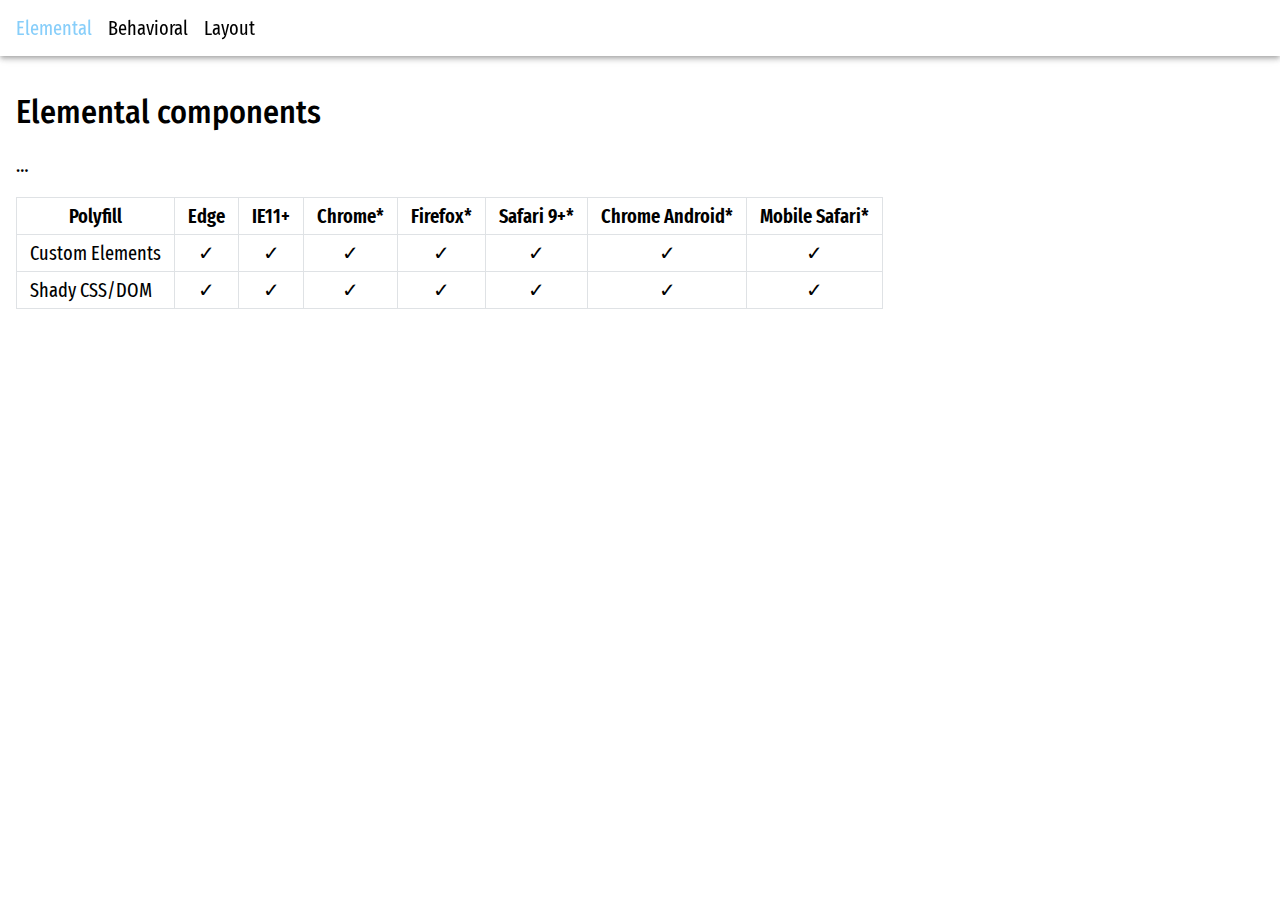
==== docs/elemental.html @ 3823a8ca "Adds empty essential pages" ====
<!doctype html>
<html>
<head>
  <meta charset="utf-8">
  <title>UI Requirements – Elemental components</title>
  <meta name="viewport" content="width=device-width, initial-scale=1.0">
  <style>
    @import url( "styles.css");
    @import url( "https://fonts.googleapis.com/css?family=Fira+Sans+Condensed:500|Fira+Sans+Extra+Condensed");
  </style>
</head>
<body class="unresolved vflex fullbleed">
  <noscript>Please enable JavaScript to view this website.</noscript>

  <header>
    <a href="elemental.html" class="active">Elemental</a>
    <a href="behavioral.html">Behavioral</a>
    <a href="layout.html">Layout</a>
  </header>

  <main class="vfill">
    <h1>Elemental components</h1>
    <p>…</p>
    <table>
    <thead>
    <tr>
      <th>Polyfill</th>
      <th align="center">Edge</th>
      <th align="center">IE11+</th>
      <th align="center">Chrome*</th>
      <th align="center">Firefox*</th>
      <th align="center">Safari 9+*</th>
      <th align="center">Chrome Android*</th>
      <th align="center">Mobile Safari*</th>
    </tr>
    </thead>
    <tbody>
    <tr>
      <td>Custom Elements</td>
      <td align="center">✓</td>
      <td align="center">✓</td>
      <td align="center">✓</td>
      <td align="center">✓</td>
      <td align="center">✓</td>
      <td align="center">✓</td>
      <td align="center">✓</td>
    </tr>
    <tr>
      <td>Shady CSS/DOM</td>
      <td align="center">✓</td>
      <td align="center">✓</td>
      <td align="center">✓</td>
      <td align="center">✓</td>
      <td align="center">✓</td>
      <td align="center">✓</td>
      <td align="center">✓</td>
    </tr>
    </tbody>
    </table>
  </main>

  <script>addEventListener( "load", () => document.body.classList.remove( "unresolved"));</script>
</body>
</html>
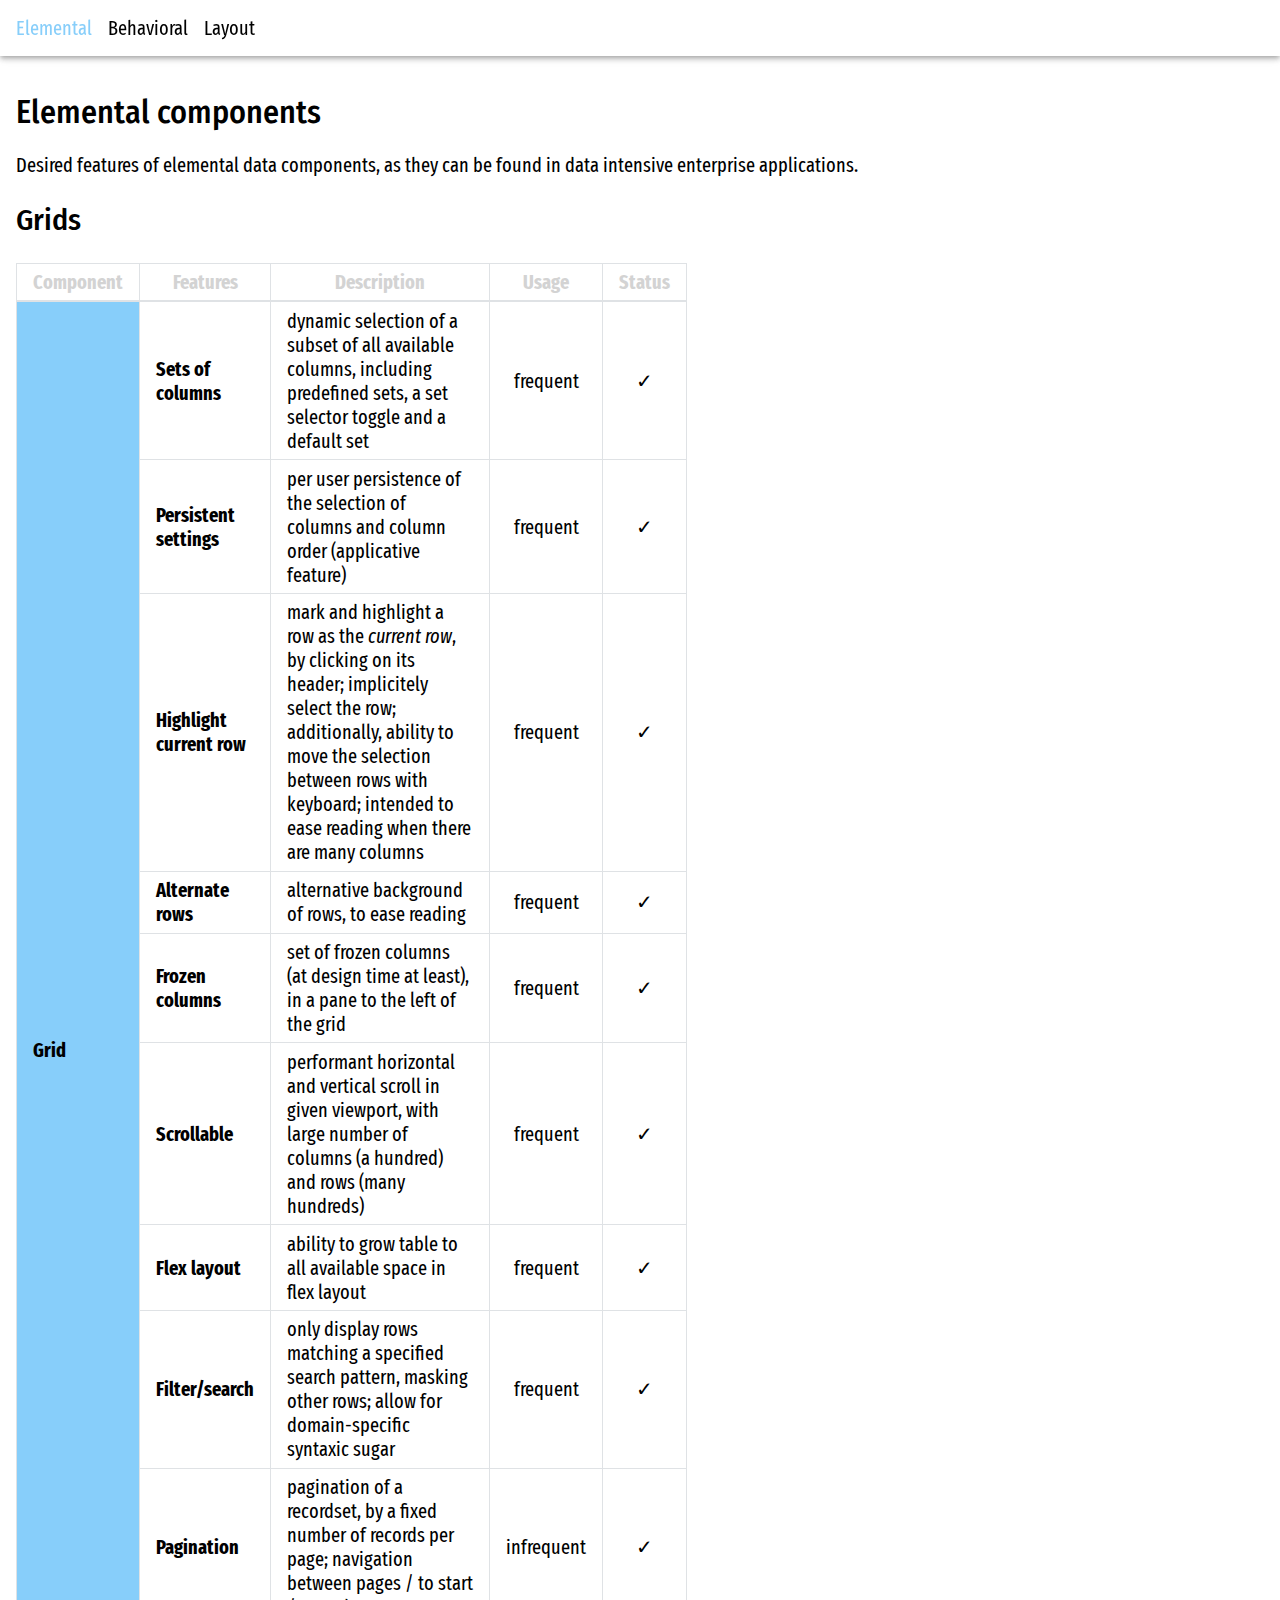
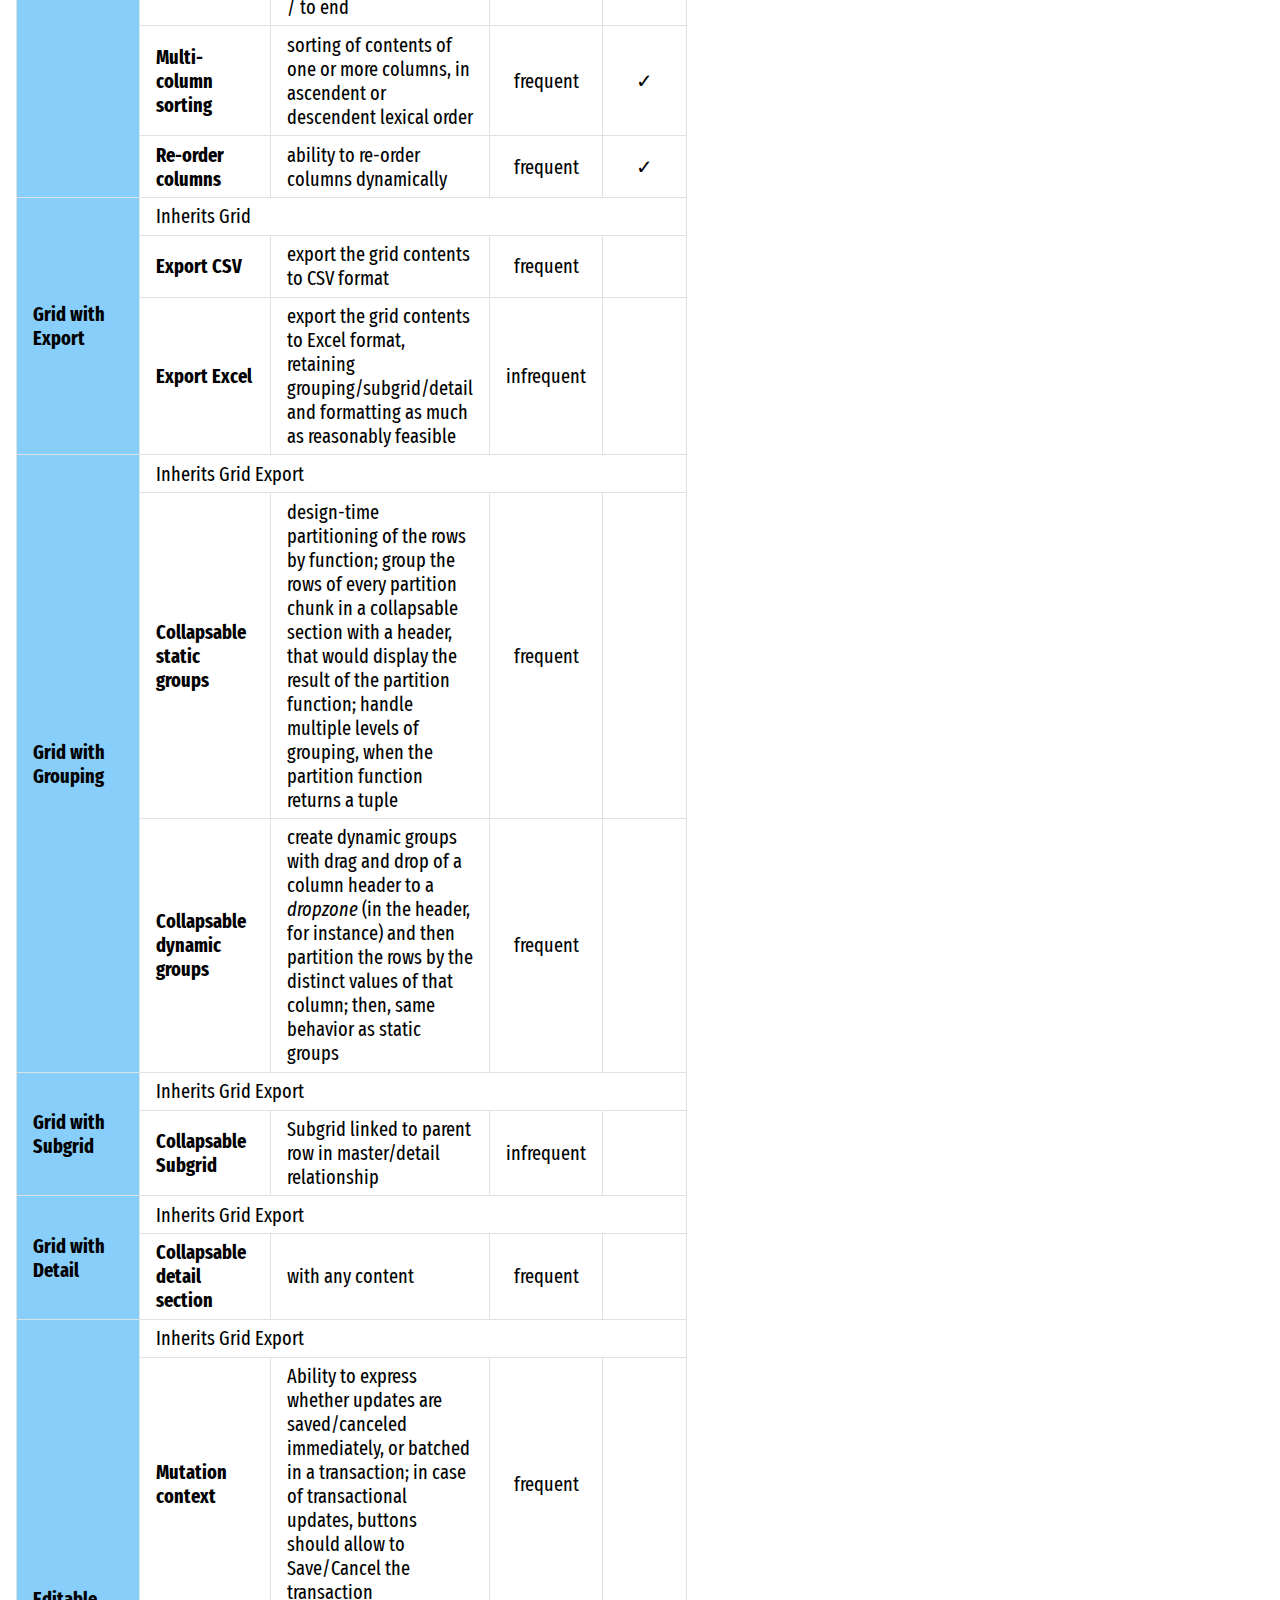
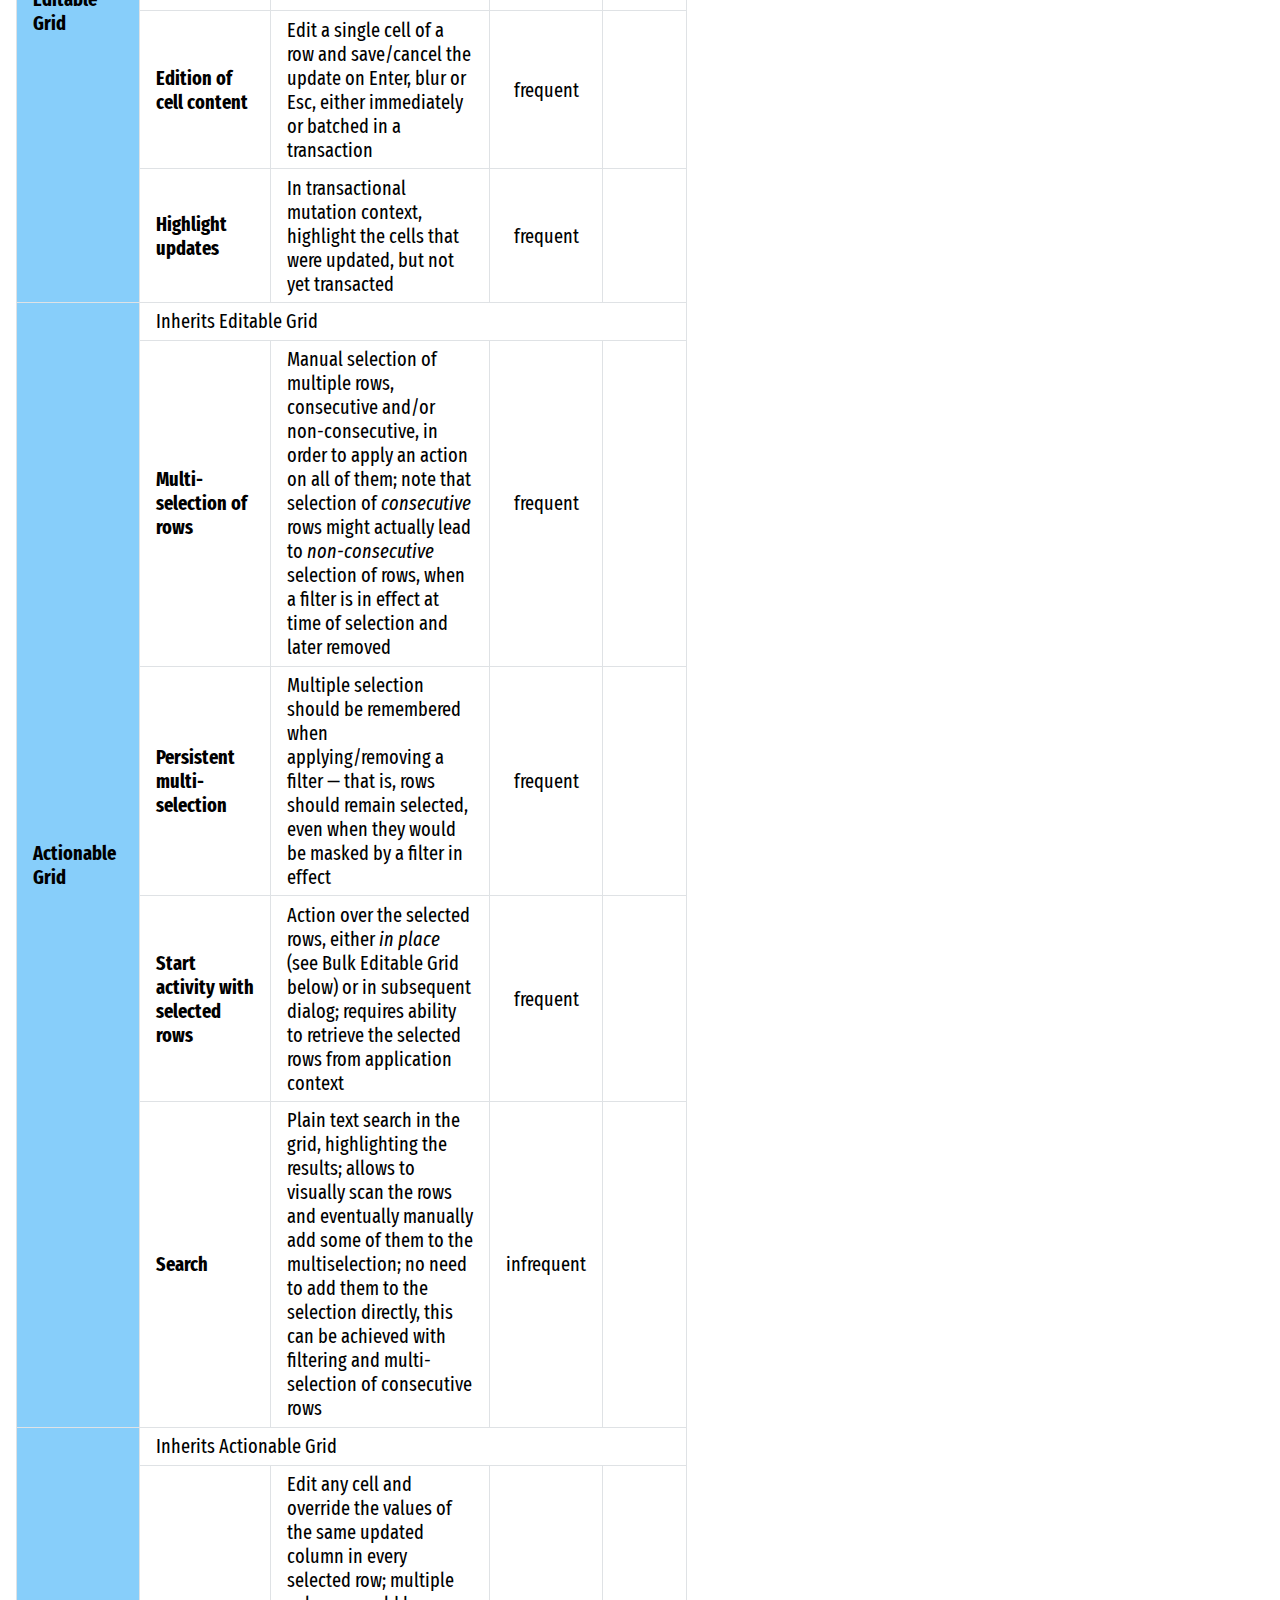
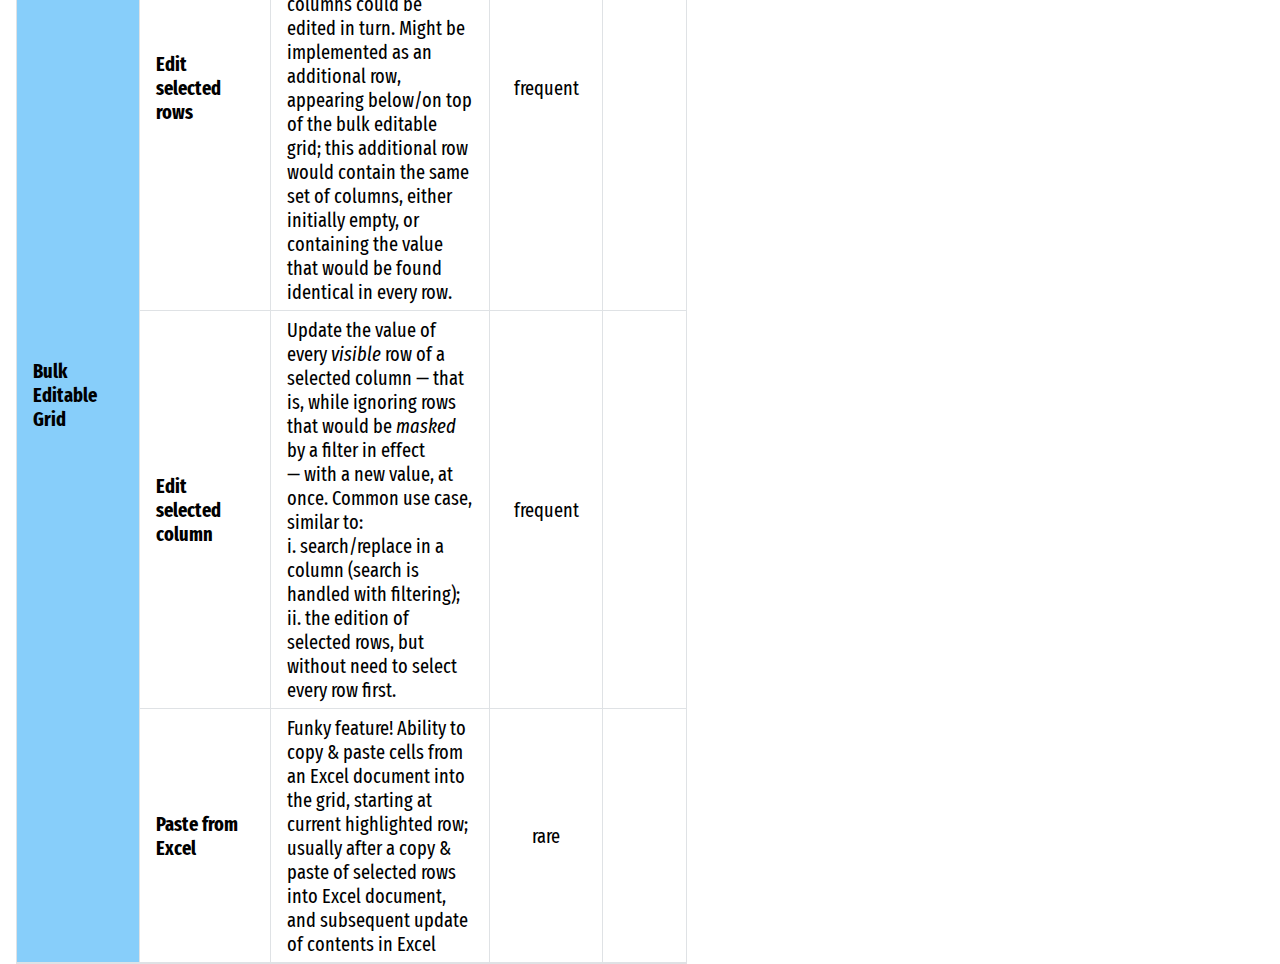
==== commit d72cad1f: "Adds Grid elements and their features" ====
--- a/docs/elemental.html
+++ b/docs/elemental.html
@@ -20,40 +20,218 @@
 
   <main class="vfill">
     <h1>Elemental components</h1>
-    <p>…</p>
+    <p>Desired features of elemental data components, as they can be found in data intensive enterprise applications.</p>
+
+    <h2>Grids</h2>
     <table>
+    <colgroup>
+      <col width="2">
+      <col width="2">
+      <col width="5">
+      <col width="1">
+      <col width="1">
+    </colgroup>
     <thead>
     <tr>
-      <th>Polyfill</th>
-      <th align="center">Edge</th>
-      <th align="center">IE11+</th>
-      <th align="center">Chrome*</th>
-      <th align="center">Firefox*</th>
-      <th align="center">Safari 9+*</th>
-      <th align="center">Chrome Android*</th>
-      <th align="center">Mobile Safari*</th>
+      <th>Component</th>
+      <th>Features</th>
+      <th>Description</th>
+      <th>Usage</th>
+      <th>Status</th>
     </tr>
     </thead>
     <tbody>
     <tr>
-      <td>Custom Elements</td>
-      <td align="center">✓</td>
-      <td align="center">✓</td>
-      <td align="center">✓</td>
-      <td align="center">✓</td>
-      <td align="center">✓</td>
-      <td align="center">✓</td>
-      <td align="center">✓</td>
-    </tr>
-    <tr>
-      <td>Shady CSS/DOM</td>
-      <td align="center">✓</td>
-      <td align="center">✓</td>
-      <td align="center">✓</td>
-      <td align="center">✓</td>
-      <td align="center">✓</td>
-      <td align="center">✓</td>
-      <td align="center">✓</td>
+      <th rowspan="11" scope="rowgroup">Grid</td>
+      <th scope="row">Sets of columns</td>
+      <td>dynamic selection of a subset of all available columns, including predefined sets, a set selector toggle and a default set</td>
+      <td align="center">frequent</td>
+      <td align="center">✓</td>
+    </tr>
+    <tr>
+      <th scope="row">Persistent settings</td>
+      <td>per user persistence of the selection of columns and column order (applicative feature)</td>
+      <td align="center">frequent</td>
+      <td align="center">✓</td>
+    </tr>
+    <tr>
+      <th scope="row">Highlight current row</td>
+      <td>mark and highlight a row as the <em>current row</em>, by clicking on its header; implicitely select the row; additionally, ability to move the selection between rows with keyboard; intended to ease reading when there are many columns</td>
+      <td align="center">frequent</td>
+      <td align="center">✓</td>
+    </tr>
+
+    <tr>
+      <th scope="row">Alternate rows</td>
+      <td>alternative background of rows, to ease reading</td>
+      <td align="center">frequent</td>
+      <td align="center">✓</td>
+    </tr>
+    <tr>
+      <th scope="row">Frozen columns</td>
+      <td>set of frozen columns (at design time at least), in a pane to the left of the grid</td>
+      <td align="center">frequent</td>
+      <td align="center">✓</td>
+    </tr>
+    <tr>
+      <th scope="row">Scrollable</td>
+      <td>performant horizontal and vertical scroll in given viewport, with large number of columns (a hundred) and rows (many hundreds)</td>
+      <td align="center">frequent</td>
+      <td align="center">✓</td>
+    </tr>
+    <tr>
+      <th scope="row">Flex layout</td>
+      <td>ability to grow table to all available space in flex layout</td>
+      <td align="center">frequent</td>
+      <td align="center">✓</td>
+    </tr>
+    <tr>
+      <th scope="row">Filter/search</td>
+      <td>only display rows matching a specified search pattern, masking other rows; allow for domain-specific syntaxic sugar</td>
+      <td align="center">frequent</td>
+      <td align="center">✓</td>
+    </tr>
+    <tr>
+      <th scope="row">Pagination</td>
+      <td>pagination of a recordset, by a fixed number of records per page; navigation between pages / to start / to end</td>
+      <td align="center">infrequent</td>
+      <td align="center">✓</td>
+    </tr>
+    <tr>
+      <th scope="row">Multi-column sorting</td>
+      <td>sorting of contents of one or more columns, in ascendent or descendent lexical order</td>
+      <td align="center">frequent</td>
+      <td align="center">✓</td>
+    </tr>
+    <tr>
+      <th scope="row">Re-order columns</td>
+      <td>ability to re-order columns dynamically</td>
+      <td align="center">frequent</td>
+      <td align="center">✓</td>
+    </tr>
+    <tr>
+      <th rowspan="3" scope="rowgroup">Grid with Export</td>
+      <td scope="row" colspan="4">Inherits Grid</td>
+    </tr>
+    <tr>
+      <th scope="row">Export CSV</td>
+      <td>export the grid contents to CSV format</td>
+      <td align="center">frequent</td>
+      <td align="center"> </td>
+    </tr>
+    <tr>
+      <th scope="row">Export Excel</td>
+      <td>export the grid contents to Excel format, retaining grouping/subgrid/detail and formatting as much as reasonably feasible</td>
+      <td align="center">infrequent</td>
+      <td align="center"> </td>
+    </tr>
+    <tr>
+      <th rowspan="3" scope="rowgroup">Grid with Grouping</td>
+      <td scope="row" colspan="4">Inherits Grid Export</td>
+    </tr>
+    <tr>
+      <th scope="row">Collapsable static groups</td>
+      <td>design-time partitioning of the rows by function; group the rows of every partition chunk in a collapsable section with a header, that would display the result of the partition function; handle multiple levels of grouping, when the partition function returns a tuple</td>
+      <td align="center">frequent</td>
+      <td align="center"> </td>
+    </tr>
+    <tr>
+      <th scope="row">Collapsable dynamic groups</td>
+      <td>create dynamic groups with drag and drop of a column header to a <em>dropzone</em> (in the header, for instance) and then partition the rows by the distinct values of that column; then, same behavior as static groups</td>
+      <td align="center">frequent</td>
+      <td align="center"> </td>
+    </tr>
+    <tr>
+      <th rowspan="2" scope="rowgroup">Grid with Subgrid</td>
+      <td scope="row" colspan="4">Inherits Grid Export</td>
+    </tr>
+    <tr>
+      <th scope="row">Collapsable Subgrid</td>
+      <td>Subgrid linked to parent row in master/detail relationship</td>
+      <td align="center">infrequent</td>
+      <td align="center"> </td>
+    </tr>
+    <tr>
+      <th rowspan="2" scope="rowgroup">Grid with Detail</td>
+      <td scope="row" colspan="4">Inherits Grid Export</td>
+    </tr>
+    <tr>
+      <th scope="row">Collapsable detail section</td>
+      <td>with any content</td>
+      <td align="center">frequent</td>
+      <td align="center"> </td>
+    </tr>
+    <tr>
+      <th rowspan="4" scope="rowgroup">Editable Grid</td>
+      <td scope="row" colspan="4">Inherits Grid Export</td>
+    </tr>
+    <tr>
+      <th scope="row">Mutation context</td>
+      <td>Ability to express whether updates are saved/canceled immediately, or batched in a transaction; in case of transactional updates, buttons should allow to Save/Cancel the transaction</td>
+      <td align="center">frequent</td>
+      <td align="center"> </td>
+    </tr>
+    <tr>
+      <th scope="row">Edition of cell content</td>
+      <td>Edit a single cell of a row and save/cancel the update on Enter, blur or Esc, either immediately or batched in a transaction</td>
+      <td align="center">frequent</td>
+      <td align="center"> </td>
+    </tr>
+    <tr>
+      <th scope="row">Highlight updates</td>
+      <td>In transactional mutation context, highlight the cells that were updated, but not yet transacted</td>
+      <td align="center">frequent</td>
+      <td align="center"> </td>
+    </tr>
+    <tr>
+      <th rowspan="5" scope="rowgroup">Actionable Grid</td>
+      <td scope="row" colspan="4">Inherits Editable Grid</td>
+    </tr>
+    <tr>
+      <th scope="row">Multi-selection of rows</td>
+      <td>Manual selection of multiple rows, consecutive and/or non-consecutive, in order to apply an action on all of them; note that selection of <em>consecutive</em> rows might actually lead to <em>non-consecutive</em> selection of rows, when a filter is in effect at time of selection and later removed</td>
+      <td align="center">frequent</td>
+      <td align="center"> </td>
+    </tr>
+    <tr>
+      <th scope="row">Persistent multi-selection</td>
+      <td>Multiple selection should be remembered when applying/removing a filter — that is, rows should remain selected, even when they would be masked by a filter in effect</td>
+      <td align="center">frequent</td>
+      <td align="center"> </td>
+    </tr>
+    <tr>
+      <th scope="row">Start activity with selected rows</td>
+      <td>Action over the selected rows, either <em>in place</em> (see Bulk Editable Grid below) or in subsequent dialog; requires ability to retrieve the selected rows from application context</td>
+      <td align="center">frequent</td>
+      <td align="center"> </td>
+    </tr>
+    <tr>
+      <th scope="row">Search</td>
+      <td>Plain text search in the grid, highlighting the results; allows to visually scan the rows and eventually manually add some of them to the multiselection; no need to add them to the selection directly, this can be achieved with filtering and multi-selection of consecutive rows</td>
+      <td align="center">infrequent</td>
+      <td align="center"> </td>
+    </tr>
+    <tr>
+      <th rowspan="4" scope="rowgroup">Bulk Editable Grid</td>
+      <td scope="row" colspan="4">Inherits Actionable Grid</td>
+    </tr>
+    <tr>
+      <th scope="row">Edit selected rows</td>
+      <td>Edit any cell and override the values of the same updated column in every selected row; multiple columns could be edited in turn. Might be implemented as an additional row, appearing below/on top of the bulk editable grid; this additional row would contain the same set of columns, either initially empty, or containing the value that would be found identical in every row.</td>
+      <td align="center">frequent</td>
+      <td align="center"> </td>
+    </tr>
+    <tr>
+      <th scope="row">Edit selected column</td>
+      <td>Update the value of every <em>visible</em> row of a selected column — that is, while ignoring rows that would be <em>masked</em> by a filter in effect — with a new value, at once. Common use case, similar to: i. search/replace in a column (search is handled with filtering); ii. the edition of selected rows, but without need to select every row first.</td>
+      <td align="center">frequent</td>
+      <td align="center"> </td>
+    </tr>
+    <tr>
+      <th scope="row">Paste from Excel</td>
+      <td>Funky feature! Ability to copy & paste cells from an Excel document into the grid, starting at current highlighted row; usually after a copy & paste of selected rows into Excel document, and subsequent update of contents in Excel</td>
+      <td align="center">rare</td>
+      <td align="center"> </td>
     </tr>
     </tbody>
     </table>
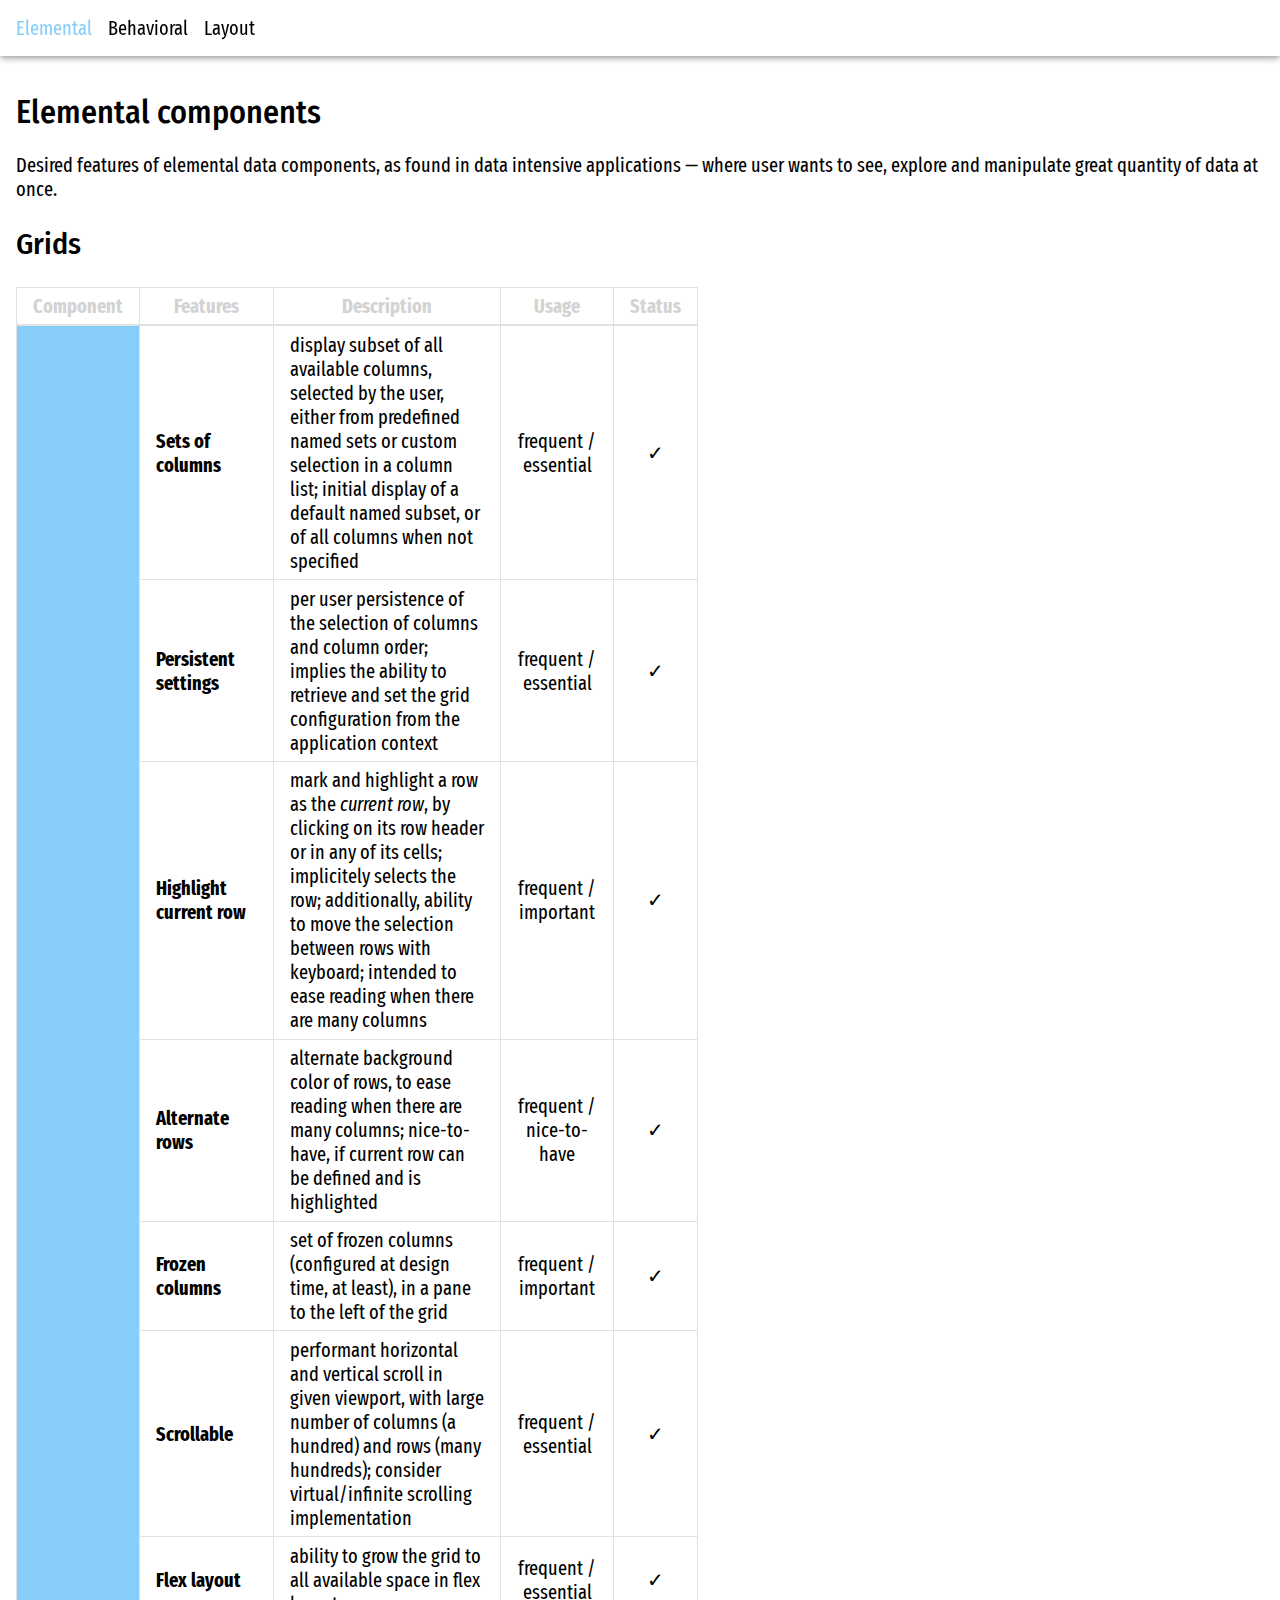
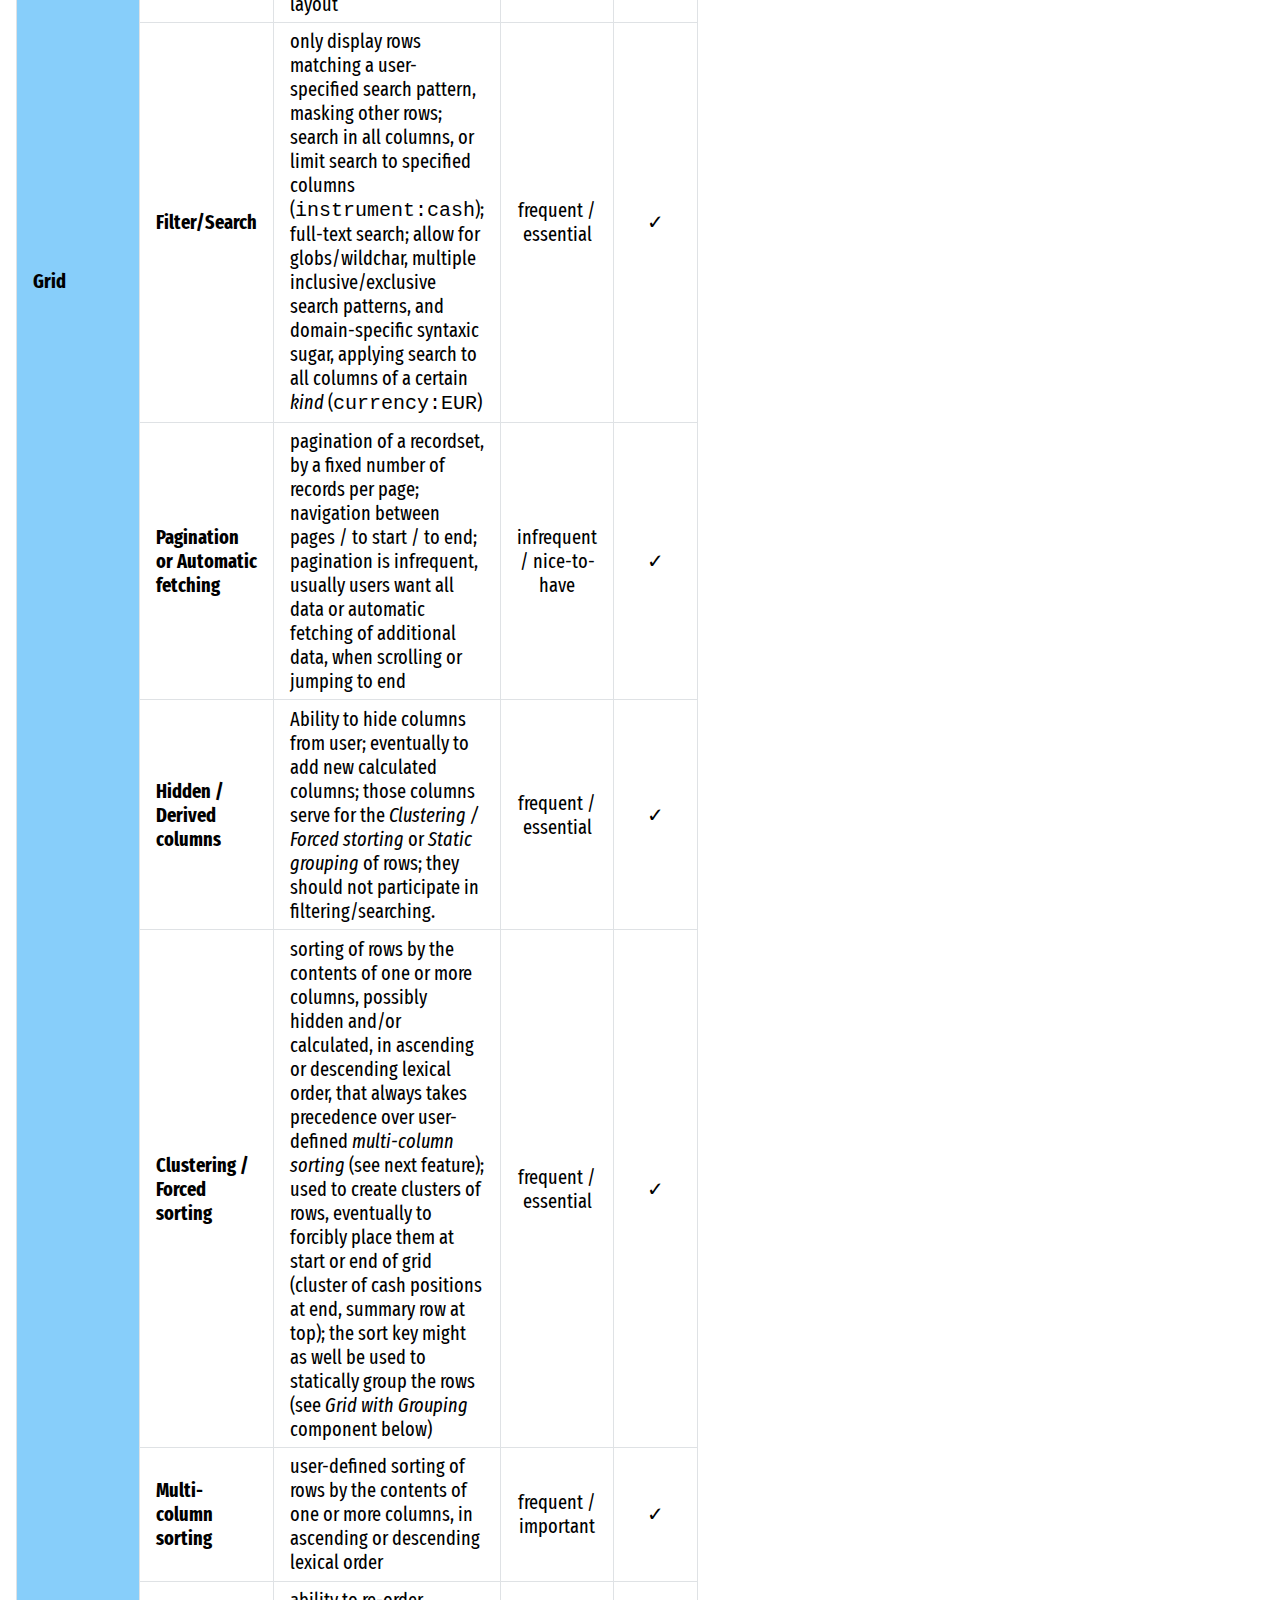
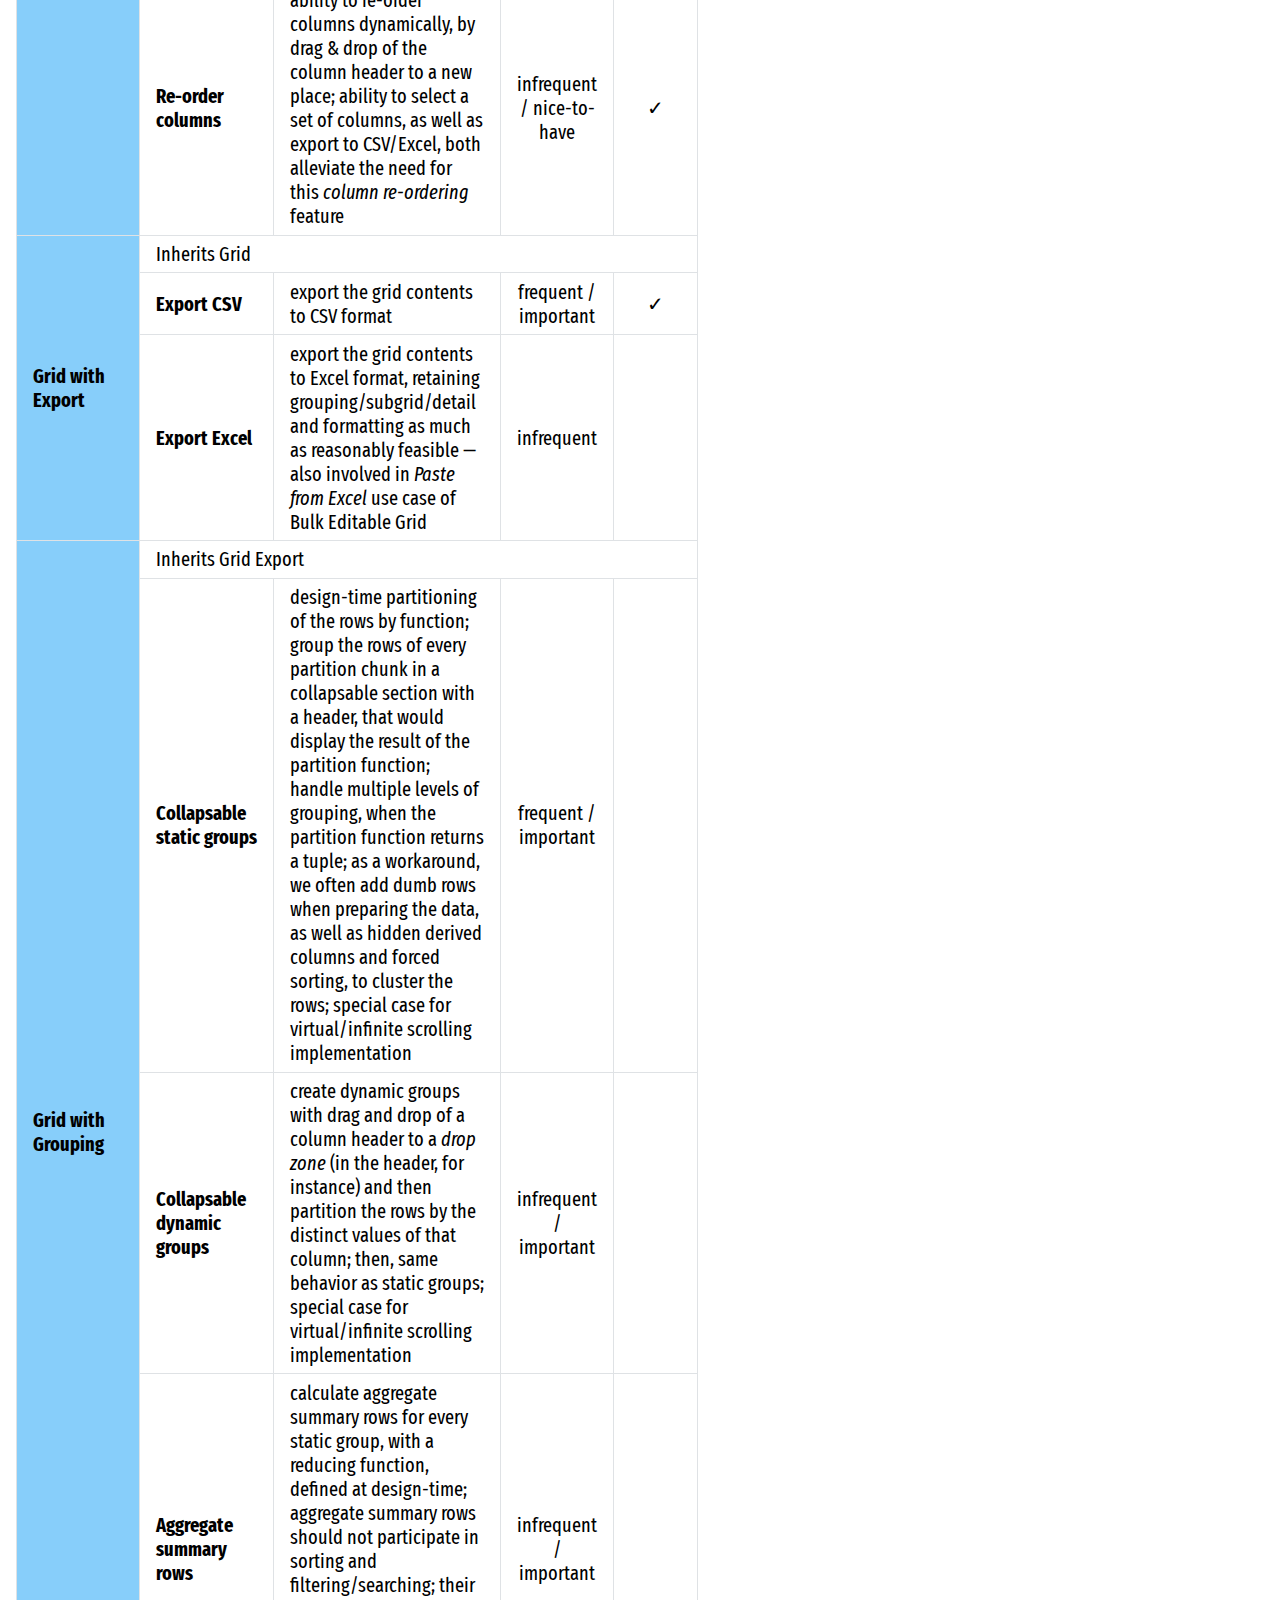
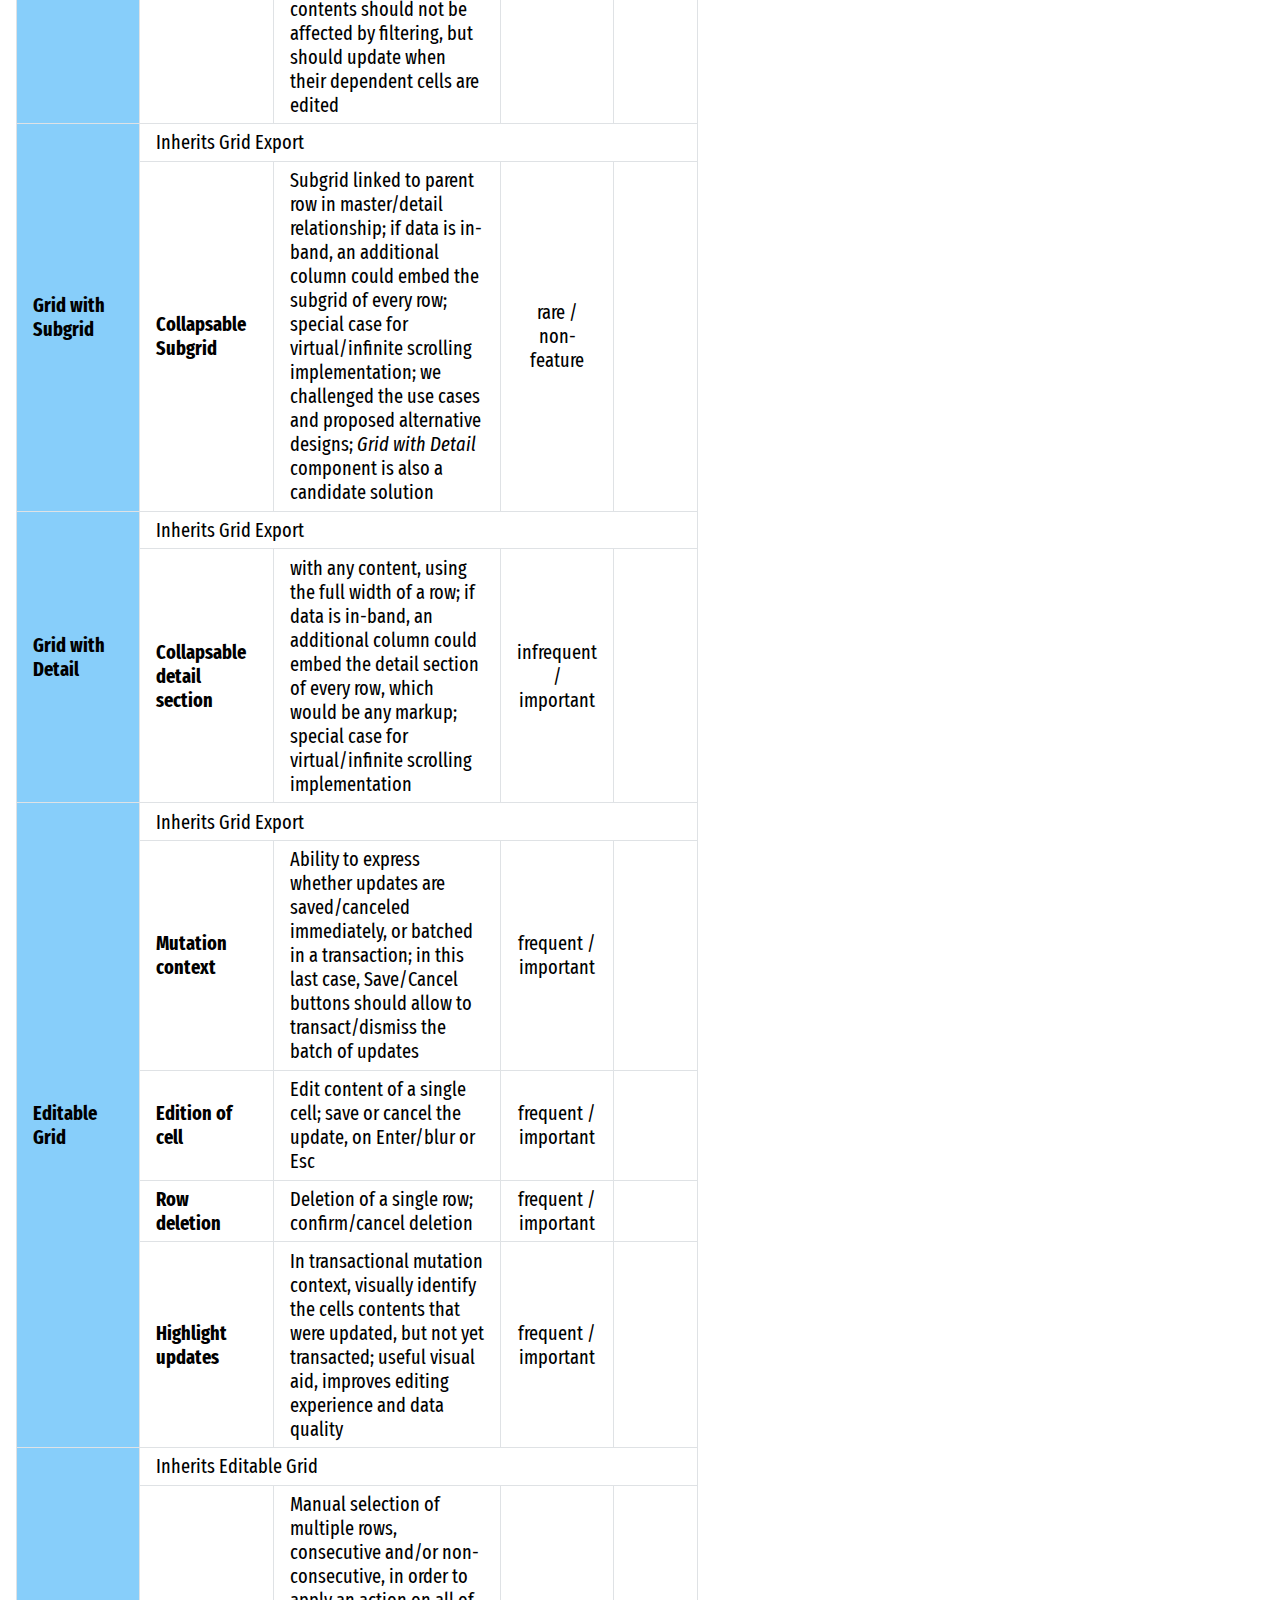
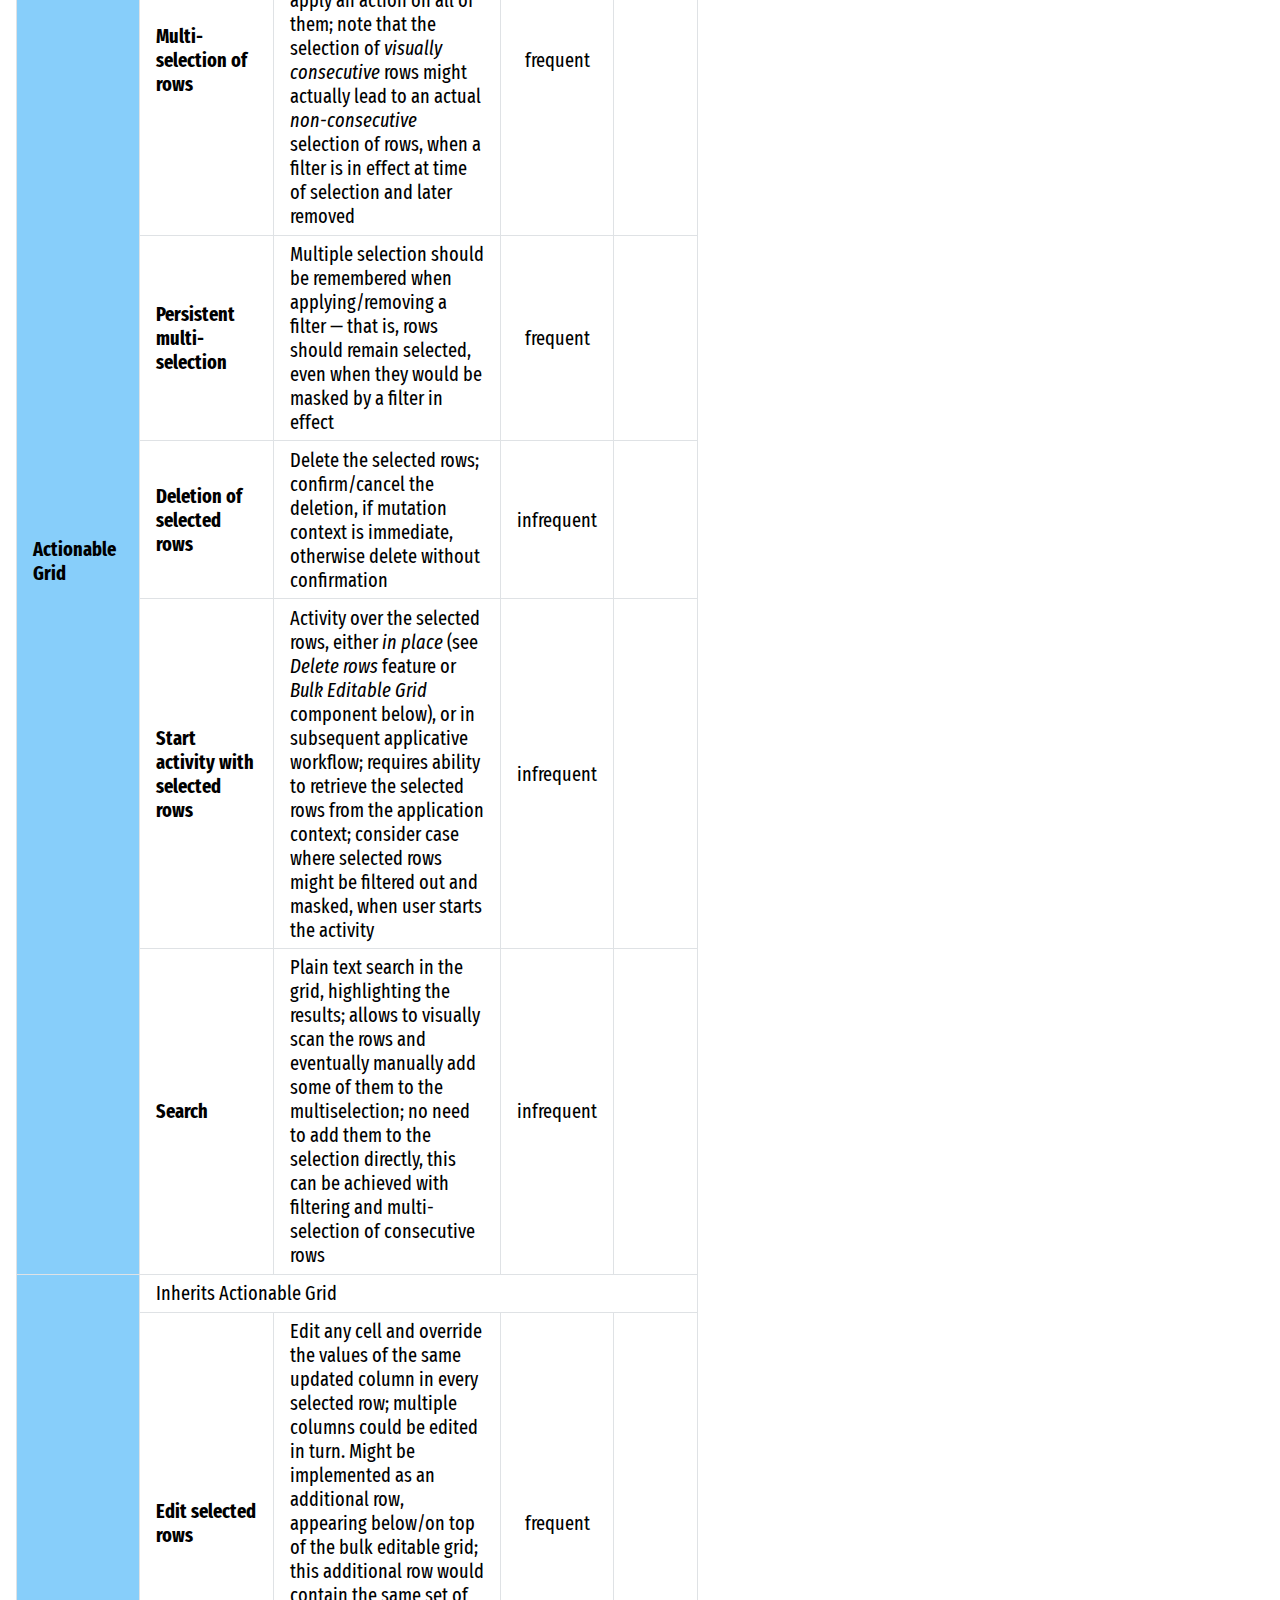
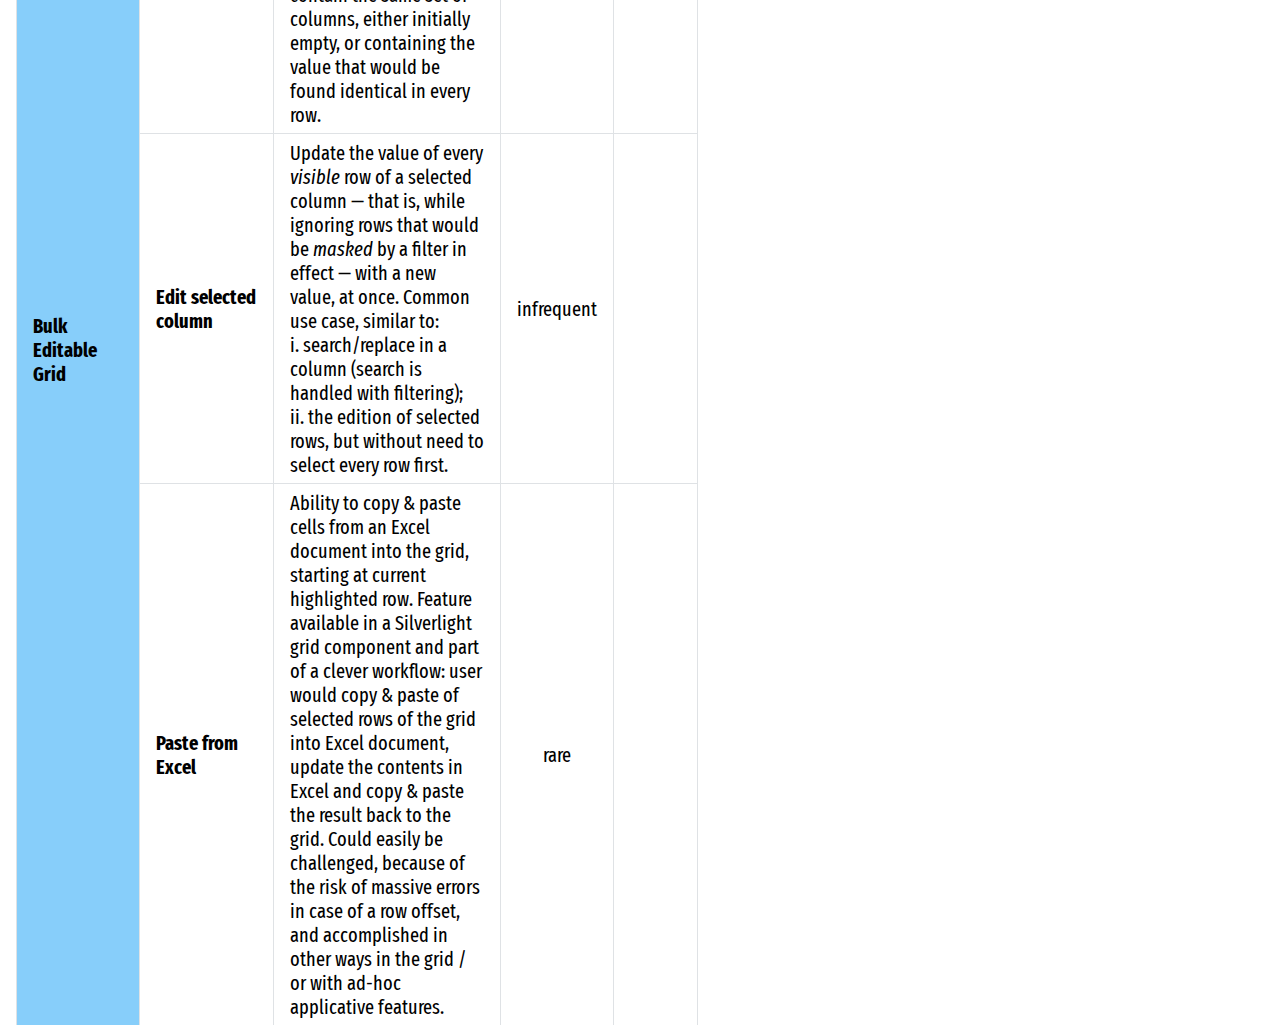
==== commit a5219d5a: "Updates Grid component requirements with new features/improved wording" ====
--- a/docs/elemental.html
+++ b/docs/elemental.html
@@ -20,7 +20,8 @@
 
   <main class="vfill">
     <h1>Elemental components</h1>
-    <p>Desired features of elemental data components, as they can be found in data intensive enterprise applications.</p>
+    <p>Desired features of elemental data components, as found in data intensive applications
+      — where user wants to see, explore and manipulate great quantity of data at once.</p>
 
     <h2>Grids</h2>
     <table>
@@ -42,71 +43,83 @@
     </thead>
     <tbody>
     <tr>
-      <th rowspan="11" scope="rowgroup">Grid</td>
+      <th rowspan="13" scope="rowgroup">Grid</td>
       <th scope="row">Sets of columns</td>
-      <td>dynamic selection of a subset of all available columns, including predefined sets, a set selector toggle and a default set</td>
-      <td align="center">frequent</td>
+      <td>display subset of all available columns, selected by the user, either from predefined named sets or custom selection in a column list; initial display of a default named subset, or of all columns when not specified</td>
+      <td align="center">frequent / essential</td>
       <td align="center">✓</td>
     </tr>
     <tr>
       <th scope="row">Persistent settings</td>
-      <td>per user persistence of the selection of columns and column order (applicative feature)</td>
-      <td align="center">frequent</td>
+      <td>per user persistence of the selection of columns and column order; implies the ability to retrieve and set the grid configuration from the application context</td>
+      <td align="center">frequent / essential</td>
       <td align="center">✓</td>
     </tr>
     <tr>
       <th scope="row">Highlight current row</td>
-      <td>mark and highlight a row as the <em>current row</em>, by clicking on its header; implicitely select the row; additionally, ability to move the selection between rows with keyboard; intended to ease reading when there are many columns</td>
-      <td align="center">frequent</td>
+      <td>mark and highlight a row as the <em>current row</em>, by clicking on its row header or in any of its cells; implicitely selects the row; additionally, ability to move the selection between rows with keyboard; intended to ease reading when there are many columns</td>
+      <td align="center">frequent / important</td>
       <td align="center">✓</td>
     </tr>
 
     <tr>
       <th scope="row">Alternate rows</td>
-      <td>alternative background of rows, to ease reading</td>
-      <td align="center">frequent</td>
+      <td>alternate background color of rows, to ease reading when there are many columns; nice-to-have, if current row can be defined and is highlighted</td>
+      <td align="center">frequent / nice-to-have</td>
       <td align="center">✓</td>
     </tr>
     <tr>
       <th scope="row">Frozen columns</td>
-      <td>set of frozen columns (at design time at least), in a pane to the left of the grid</td>
-      <td align="center">frequent</td>
+      <td>set of frozen columns (configured at design time, at least), in a pane to the left of the grid</td>
+      <td align="center">frequent / important</td>
       <td align="center">✓</td>
     </tr>
     <tr>
       <th scope="row">Scrollable</td>
-      <td>performant horizontal and vertical scroll in given viewport, with large number of columns (a hundred) and rows (many hundreds)</td>
-      <td align="center">frequent</td>
+      <td>performant horizontal and vertical scroll in given viewport, with large number of columns (a hundred) and rows (many hundreds); consider virtual/infinite scrolling implementation</td>
+      <td align="center">frequent / essential</td>
       <td align="center">✓</td>
     </tr>
     <tr>
       <th scope="row">Flex layout</td>
-      <td>ability to grow table to all available space in flex layout</td>
-      <td align="center">frequent</td>
-      <td align="center">✓</td>
-    </tr>
-    <tr>
-      <th scope="row">Filter/search</td>
-      <td>only display rows matching a specified search pattern, masking other rows; allow for domain-specific syntaxic sugar</td>
-      <td align="center">frequent</td>
-      <td align="center">✓</td>
-    </tr>
-    <tr>
-      <th scope="row">Pagination</td>
-      <td>pagination of a recordset, by a fixed number of records per page; navigation between pages / to start / to end</td>
-      <td align="center">infrequent</td>
+      <td>ability to grow the grid to all available space in flex layout</td>
+      <td align="center">frequent / essential</td>
+      <td align="center">✓</td>
+    </tr>
+    <tr>
+      <th scope="row">Filter/Search</td>
+      <td>only display rows matching a user-specified search pattern, masking other rows; search in all columns, or limit search to specified columns (<code>instrument:cash</code>); full-text search; allow for globs/wildchar, multiple inclusive/exclusive search patterns, and domain-specific syntaxic sugar, applying search to all columns of a certain <em>kind</em> (<code>currency:EUR</code>)</td>
+      <td align="center">frequent / essential</td>
+      <td align="center">✓</td>
+    </tr>
+    <tr>
+      <th scope="row">Pagination or Automatic fetching</td>
+      <td>pagination of a recordset, by a fixed number of records per page; navigation between pages / to start / to end; pagination is infrequent, usually users want all data or automatic fetching of additional data, when scrolling or jumping to end</td>
+      <td align="center">infrequent / nice-to-have</td>
+      <td align="center">✓</td>
+    </tr>
+    <tr>
+      <th scope="row">Hidden / Derived columns</td>
+      <td>Ability to hide columns from user; eventually to add new calculated columns; those columns serve for the <em>Clustering / Forced storting</em> or <em>Static grouping</em> of rows; they should not participate in filtering/searching.</td>
+      <td align="center">frequent / essential</td>
+      <td align="center">✓</td>
+    </tr>
+    <tr>
+      <th scope="row">Clustering / Forced sorting</td>
+      <td>sorting of rows by the contents of one or more columns, possibly hidden and/or calculated, in ascending or descending lexical order, that always takes precedence over user-defined <em>multi-column sorting</em> (see next feature); used to create clusters of rows, eventually to forcibly place them at start or end of grid (cluster of cash positions at end, summary row at top); the sort key might as well be used to statically group the rows (see <em>Grid with Grouping</em> component below)</td>
+      <td align="center">frequent / essential</td>
       <td align="center">✓</td>
     </tr>
     <tr>
       <th scope="row">Multi-column sorting</td>
-      <td>sorting of contents of one or more columns, in ascendent or descendent lexical order</td>
-      <td align="center">frequent</td>
+      <td>user-defined sorting of rows by the contents of one or more columns, in ascending or descending lexical order</td>
+      <td align="center">frequent / important</td>
       <td align="center">✓</td>
     </tr>
     <tr>
       <th scope="row">Re-order columns</td>
-      <td>ability to re-order columns dynamically</td>
-      <td align="center">frequent</td>
+      <td>ability to re-order columns dynamically, by drag &amp; drop of the column header to a new place; ability to select a set of columns, as well as export to CSV/Excel, both alleviate the need for this <em>column re-ordering</em> feature</td>
+      <td align="center">infrequent / nice-to-have</td>
       <td align="center">✓</td>
     </tr>
     <tr>
@@ -116,29 +129,35 @@
     <tr>
       <th scope="row">Export CSV</td>
       <td>export the grid contents to CSV format</td>
-      <td align="center">frequent</td>
-      <td align="center"> </td>
+      <td align="center">frequent / important</td>
+      <td align="center">✓</td>
     </tr>
     <tr>
       <th scope="row">Export Excel</td>
-      <td>export the grid contents to Excel format, retaining grouping/subgrid/detail and formatting as much as reasonably feasible</td>
-      <td align="center">infrequent</td>
-      <td align="center"> </td>
-    </tr>
-    <tr>
-      <th rowspan="3" scope="rowgroup">Grid with Grouping</td>
+      <td>export the grid contents to Excel format, retaining grouping/subgrid/detail and formatting as much as reasonably feasible — also involved in <em>Paste from Excel</em> use case of Bulk Editable Grid</td>
+      <td align="center">infrequent</td>
+      <td align="center"> </td>
+    </tr>
+    <tr>
+      <th rowspan="4" scope="rowgroup">Grid with Grouping</td>
       <td scope="row" colspan="4">Inherits Grid Export</td>
     </tr>
     <tr>
       <th scope="row">Collapsable static groups</td>
-      <td>design-time partitioning of the rows by function; group the rows of every partition chunk in a collapsable section with a header, that would display the result of the partition function; handle multiple levels of grouping, when the partition function returns a tuple</td>
-      <td align="center">frequent</td>
+      <td>design-time partitioning of the rows by function; group the rows of every partition chunk in a collapsable section with a header, that would display the result of the partition function; handle multiple levels of grouping, when the partition function returns a tuple; as a workaround, we often add dumb rows when preparing the data, as well as hidden derived columns and forced sorting, to cluster the rows; special case for virtual/infinite scrolling implementation</td>
+      <td align="center">frequent / important</td>
       <td align="center"> </td>
     </tr>
     <tr>
       <th scope="row">Collapsable dynamic groups</td>
-      <td>create dynamic groups with drag and drop of a column header to a <em>dropzone</em> (in the header, for instance) and then partition the rows by the distinct values of that column; then, same behavior as static groups</td>
-      <td align="center">frequent</td>
+      <td>create dynamic groups with drag and drop of a column header to a <em>drop zone</em> (in the header, for instance) and then partition the rows by the distinct values of that column; then, same behavior as static groups; special case for virtual/infinite scrolling implementation</td>
+      <td align="center">infrequent / important</td>
+      <td align="center"> </td>
+    </tr>
+    <tr>
+      <th scope="row">Aggregate summary rows</td>
+      <td>calculate aggregate summary rows for every static group, with a reducing function, defined at design-time; aggregate summary rows should not participate in sorting and filtering/searching; their contents should not be affected by filtering, but should update when their dependent cells are edited</td>
+      <td align="center">infrequent / important</td>
       <td align="center"> </td>
     </tr>
     <tr>
@@ -147,8 +166,8 @@
     </tr>
     <tr>
       <th scope="row">Collapsable Subgrid</td>
-      <td>Subgrid linked to parent row in master/detail relationship</td>
-      <td align="center">infrequent</td>
+      <td>Subgrid linked to parent row in master/detail relationship; if data is in-band, an additional column could embed the subgrid of every row; special case for virtual/infinite scrolling implementation; we challenged the use cases and proposed alternative designs; <em>Grid with Detail</em> component is also a candidate solution</td>
+      <td align="center">rare / non-feature</td>
       <td align="center"> </td>
     </tr>
     <tr>
@@ -157,39 +176,45 @@
     </tr>
     <tr>
       <th scope="row">Collapsable detail section</td>
-      <td>with any content</td>
-      <td align="center">frequent</td>
-      <td align="center"> </td>
-    </tr>
-    <tr>
-      <th rowspan="4" scope="rowgroup">Editable Grid</td>
+      <td>with any content, using the full width of a row; if data is in-band, an additional column could embed the detail section of every row, which would be any markup; special case for virtual/infinite scrolling implementation</td>
+      <td align="center">infrequent / important</td>
+      <td align="center"> </td>
+    </tr>
+    <tr>
+      <th rowspan="5" scope="rowgroup">Editable Grid</td>
       <td scope="row" colspan="4">Inherits Grid Export</td>
     </tr>
     <tr>
       <th scope="row">Mutation context</td>
-      <td>Ability to express whether updates are saved/canceled immediately, or batched in a transaction; in case of transactional updates, buttons should allow to Save/Cancel the transaction</td>
-      <td align="center">frequent</td>
-      <td align="center"> </td>
-    </tr>
-    <tr>
-      <th scope="row">Edition of cell content</td>
-      <td>Edit a single cell of a row and save/cancel the update on Enter, blur or Esc, either immediately or batched in a transaction</td>
-      <td align="center">frequent</td>
+      <td>Ability to express whether updates are saved/canceled immediately, or batched in a transaction; in this last case, Save/Cancel buttons should allow to transact/dismiss the batch of updates</td>
+      <td align="center">frequent / important</td>
+      <td align="center"> </td>
+    </tr>
+    <tr>
+      <th scope="row">Edition of cell</td>
+      <td>Edit content of a single cell; save or cancel the update, on Enter/blur or Esc</td>
+      <td align="center">frequent / important</td>
+      <td align="center"> </td>
+    </tr>
+    <tr>
+      <th scope="row">Row deletion</td>
+      <td>Deletion of a single row; confirm/cancel deletion</td>
+      <td align="center">frequent / important</td>
       <td align="center"> </td>
     </tr>
     <tr>
       <th scope="row">Highlight updates</td>
-      <td>In transactional mutation context, highlight the cells that were updated, but not yet transacted</td>
-      <td align="center">frequent</td>
-      <td align="center"> </td>
-    </tr>
-    <tr>
-      <th rowspan="5" scope="rowgroup">Actionable Grid</td>
+      <td>In transactional mutation context, visually identify the cells contents that were updated, but not yet transacted; useful visual aid, improves editing experience and data quality</td>
+      <td align="center">frequent / important</td>
+      <td align="center"> </td>
+    </tr>
+    <tr>
+      <th rowspan="6" scope="rowgroup">Actionable Grid</td>
       <td scope="row" colspan="4">Inherits Editable Grid</td>
     </tr>
     <tr>
       <th scope="row">Multi-selection of rows</td>
-      <td>Manual selection of multiple rows, consecutive and/or non-consecutive, in order to apply an action on all of them; note that selection of <em>consecutive</em> rows might actually lead to <em>non-consecutive</em> selection of rows, when a filter is in effect at time of selection and later removed</td>
+      <td>Manual selection of multiple rows, consecutive and/or non-consecutive, in order to apply an action on all of them; note that the selection of <em>visually consecutive</em> rows might actually lead to an actual <em>non-consecutive</em> selection of rows, when a filter is in effect at time of selection and later removed</td>
       <td align="center">frequent</td>
       <td align="center"> </td>
     </tr>
@@ -200,9 +225,15 @@
       <td align="center"> </td>
     </tr>
     <tr>
+      <th scope="row">Deletion of selected rows</td>
+      <td>Delete the selected rows; confirm/cancel the deletion, if mutation context is immediate, otherwise delete without confirmation</td>
+      <td align="center">infrequent</td>
+      <td align="center"> </td>
+    </tr>
+    <tr>
       <th scope="row">Start activity with selected rows</td>
-      <td>Action over the selected rows, either <em>in place</em> (see Bulk Editable Grid below) or in subsequent dialog; requires ability to retrieve the selected rows from application context</td>
-      <td align="center">frequent</td>
+      <td>Activity over the selected rows, either <em>in place</em> (see <em>Delete rows</em> feature or <em>Bulk Editable Grid</em> component below), or in subsequent applicative workflow; requires ability to retrieve the selected rows from the application context; consider case where selected rows might be filtered out and masked, when user starts the activity</td>
+      <td align="center">infrequent</td>
       <td align="center"> </td>
     </tr>
     <tr>
@@ -224,12 +255,12 @@
     <tr>
       <th scope="row">Edit selected column</td>
       <td>Update the value of every <em>visible</em> row of a selected column — that is, while ignoring rows that would be <em>masked</em> by a filter in effect — with a new value, at once. Common use case, similar to: i. search/replace in a column (search is handled with filtering); ii. the edition of selected rows, but without need to select every row first.</td>
-      <td align="center">frequent</td>
+      <td align="center">infrequent</td>
       <td align="center"> </td>
     </tr>
     <tr>
       <th scope="row">Paste from Excel</td>
-      <td>Funky feature! Ability to copy & paste cells from an Excel document into the grid, starting at current highlighted row; usually after a copy & paste of selected rows into Excel document, and subsequent update of contents in Excel</td>
+      <td>Ability to copy &amp; paste cells from an Excel document into the grid, starting at current highlighted row. Feature available in a Silverlight grid component and part of a clever workflow: user would copy &amp; paste of selected rows of the grid into Excel document, update the contents in Excel and copy &amp; paste the result back to the grid. Could easily be challenged, because of the risk of massive errors in case of a row offset, and accomplished in other ways in the grid / or with ad-hoc applicative features.</td>
       <td align="center">rare</td>
       <td align="center"> </td>
     </tr>
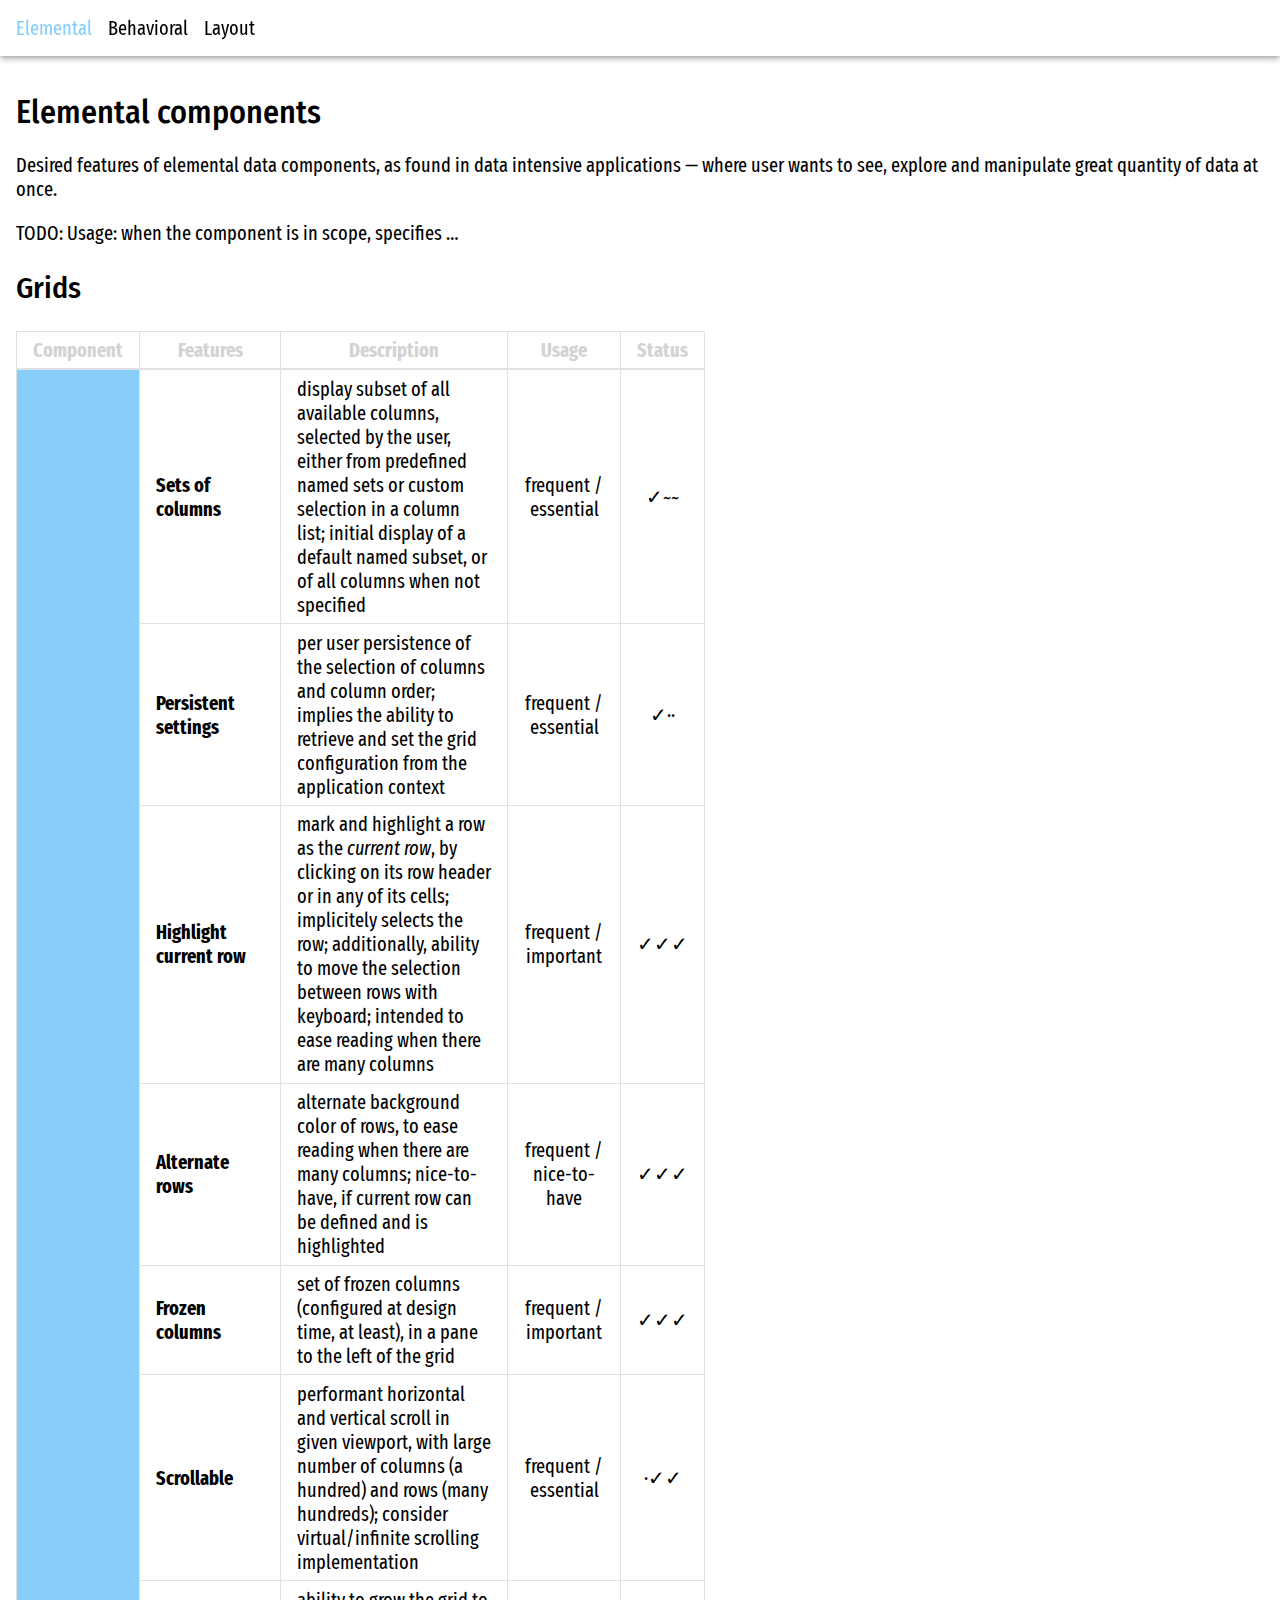
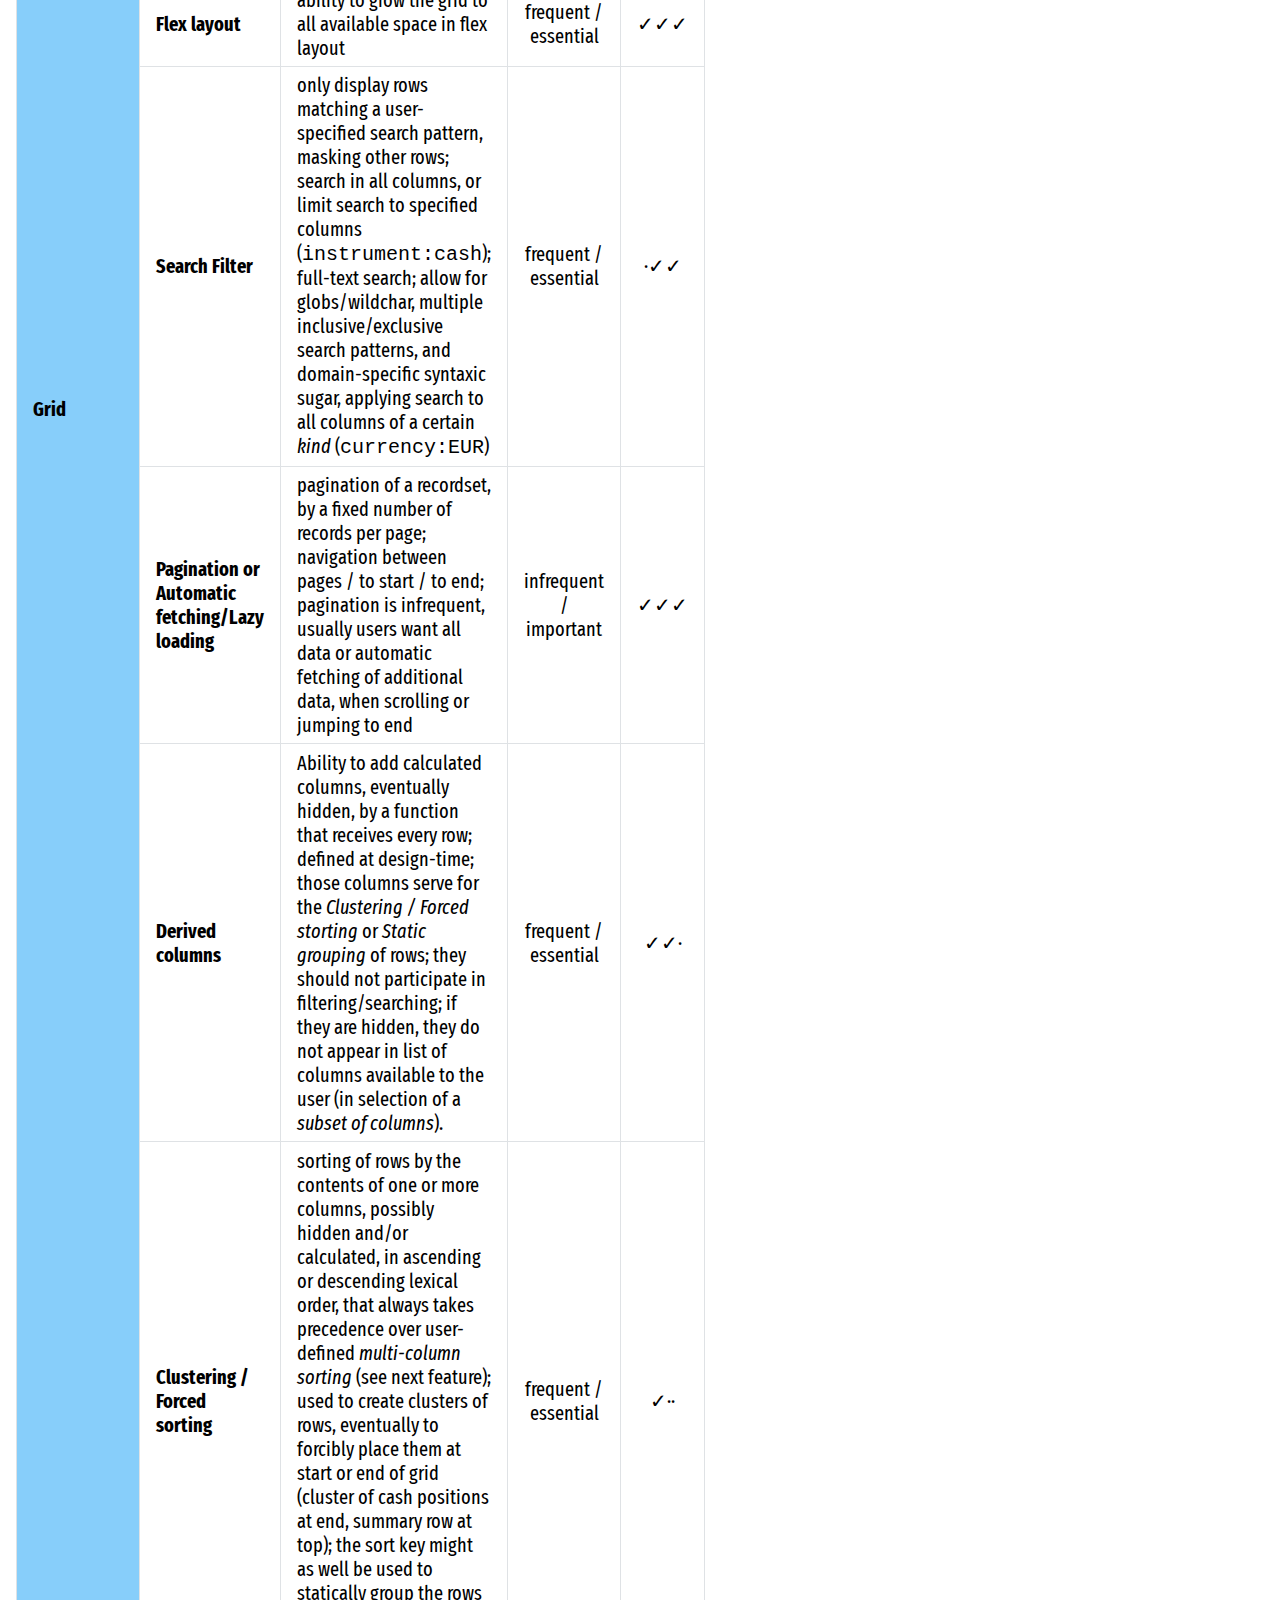
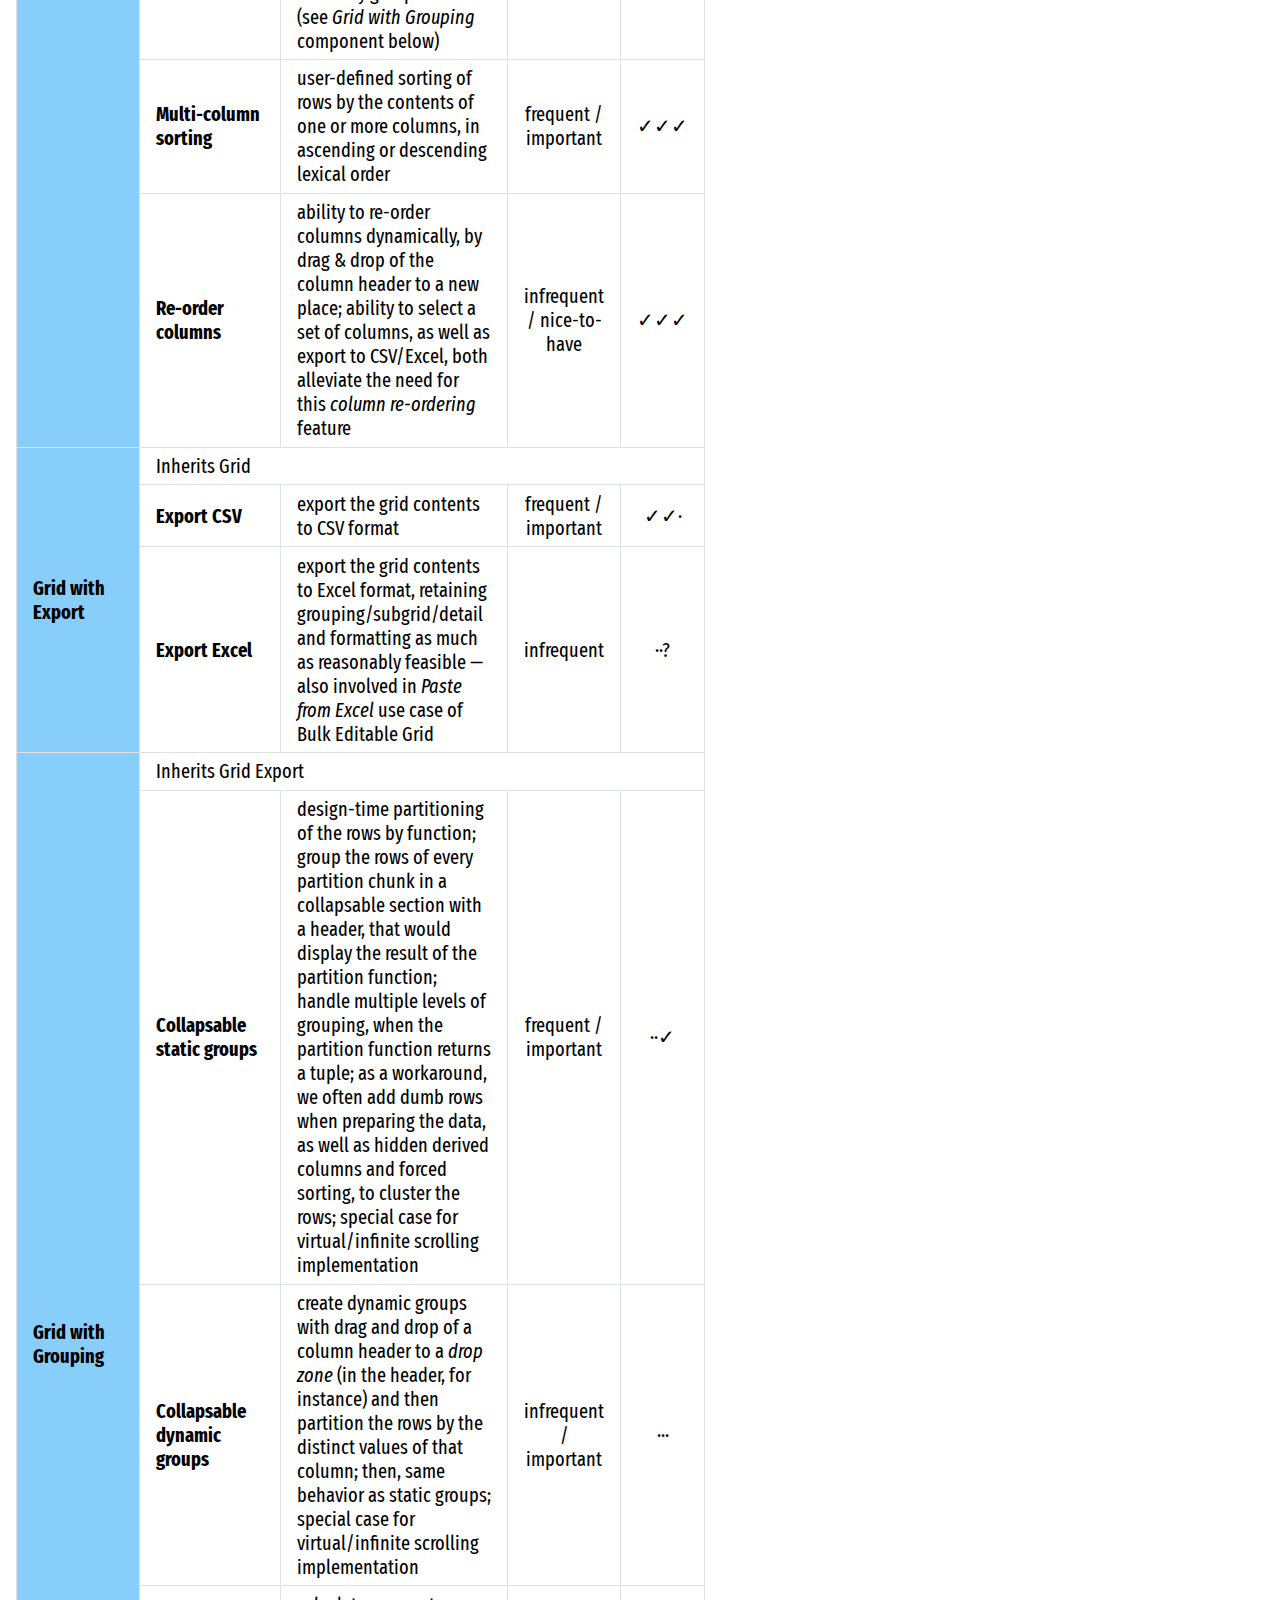
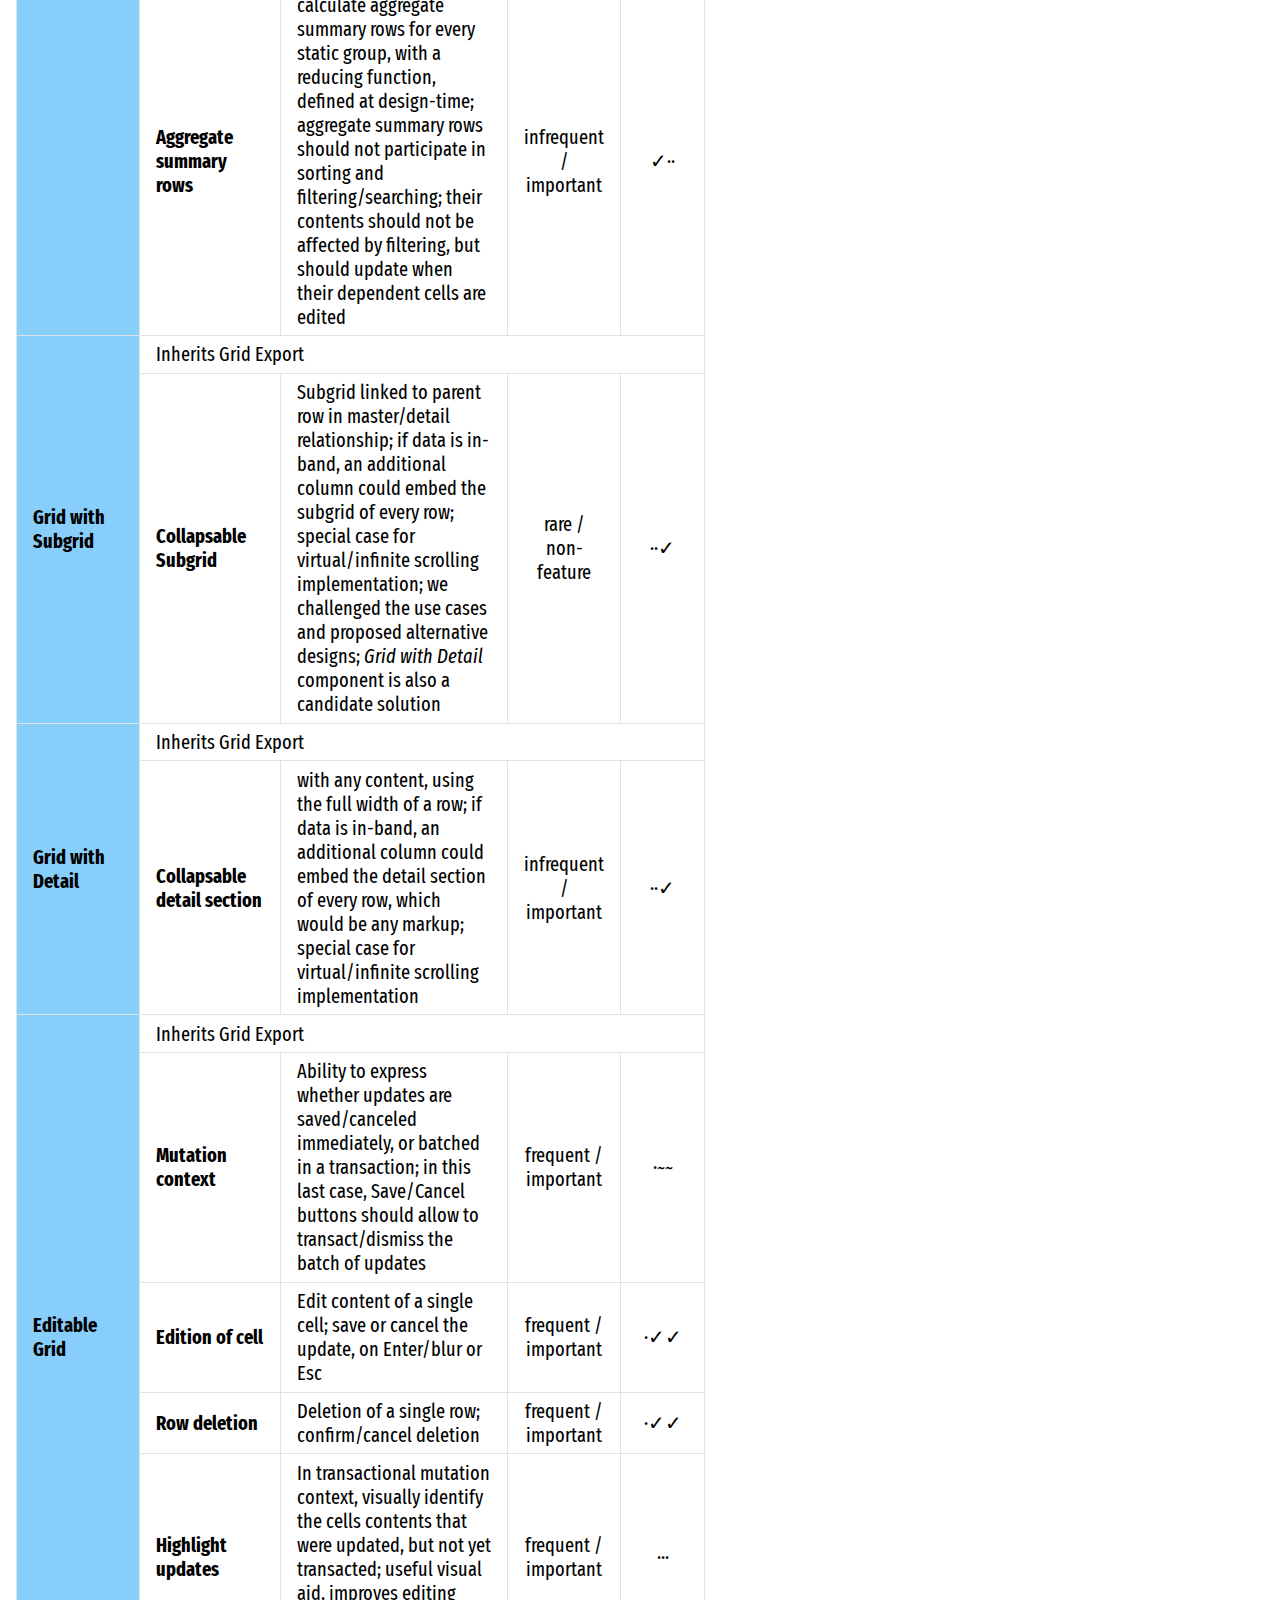
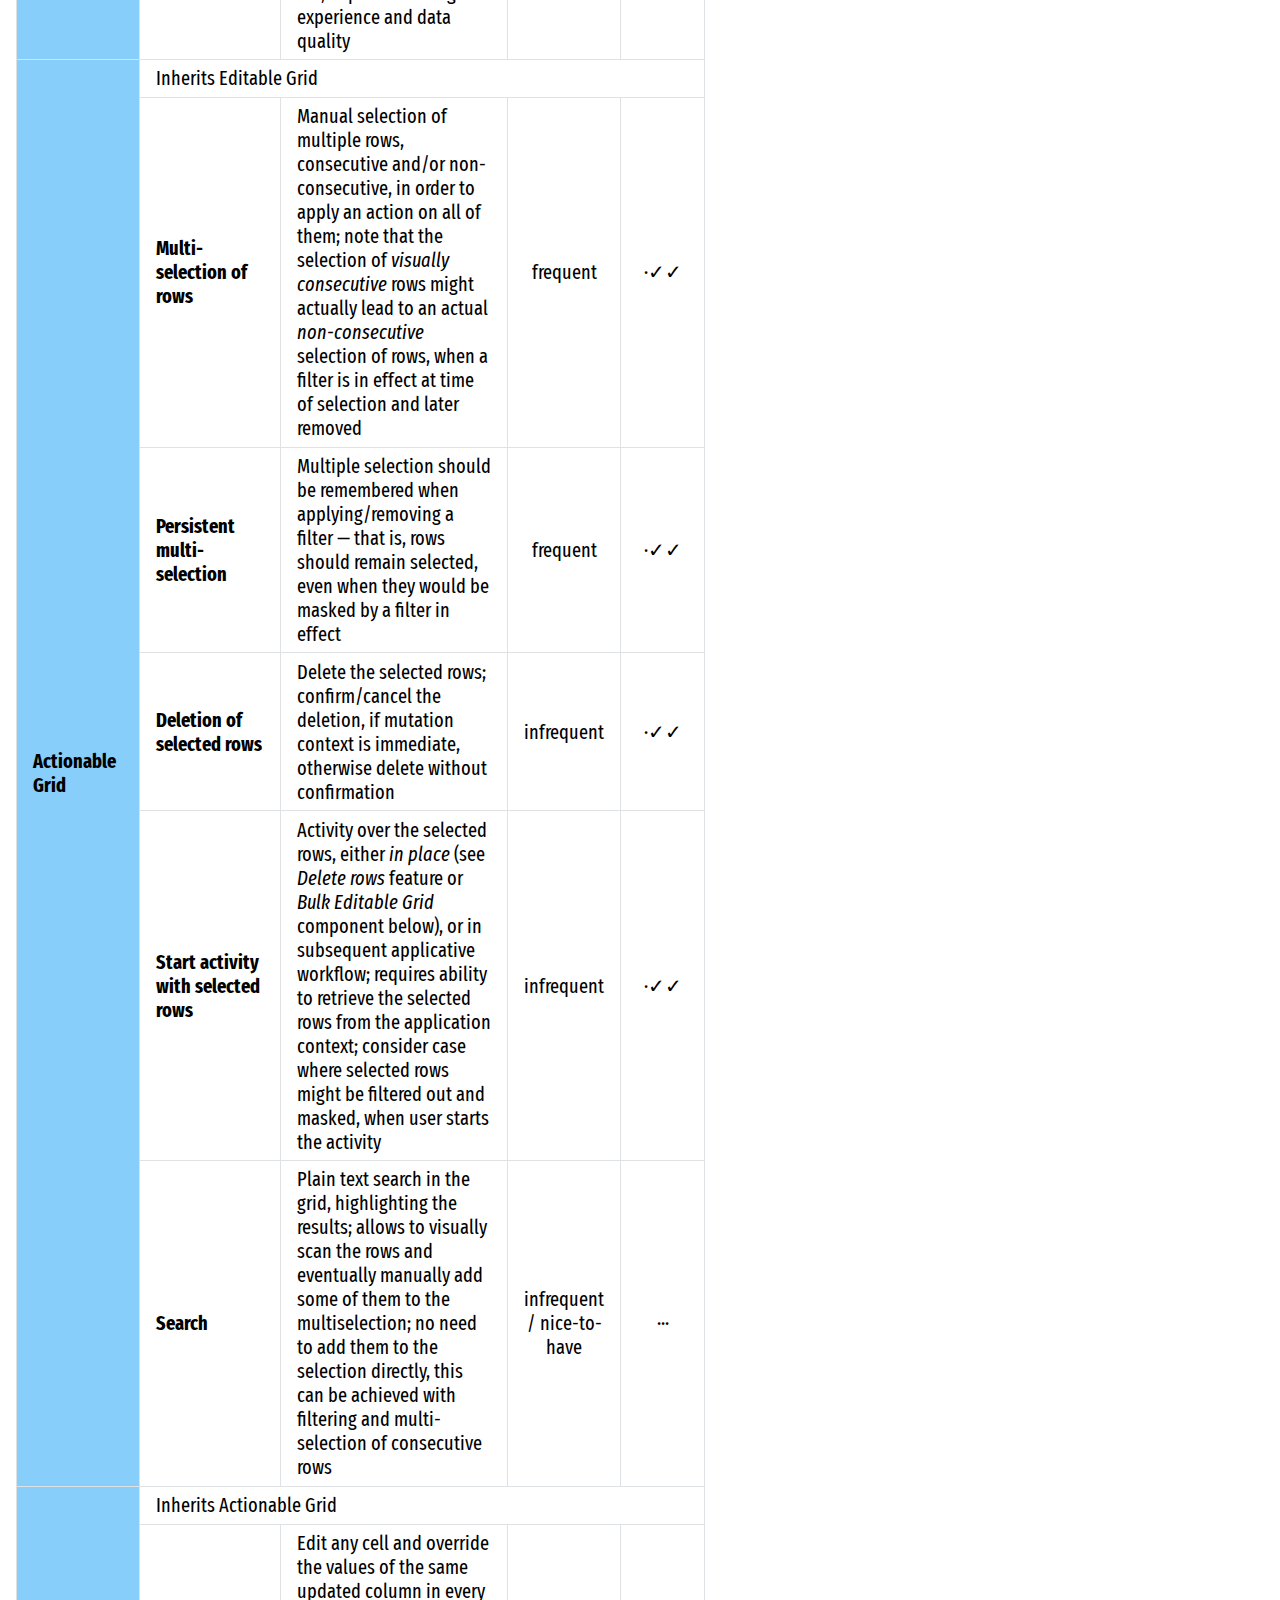
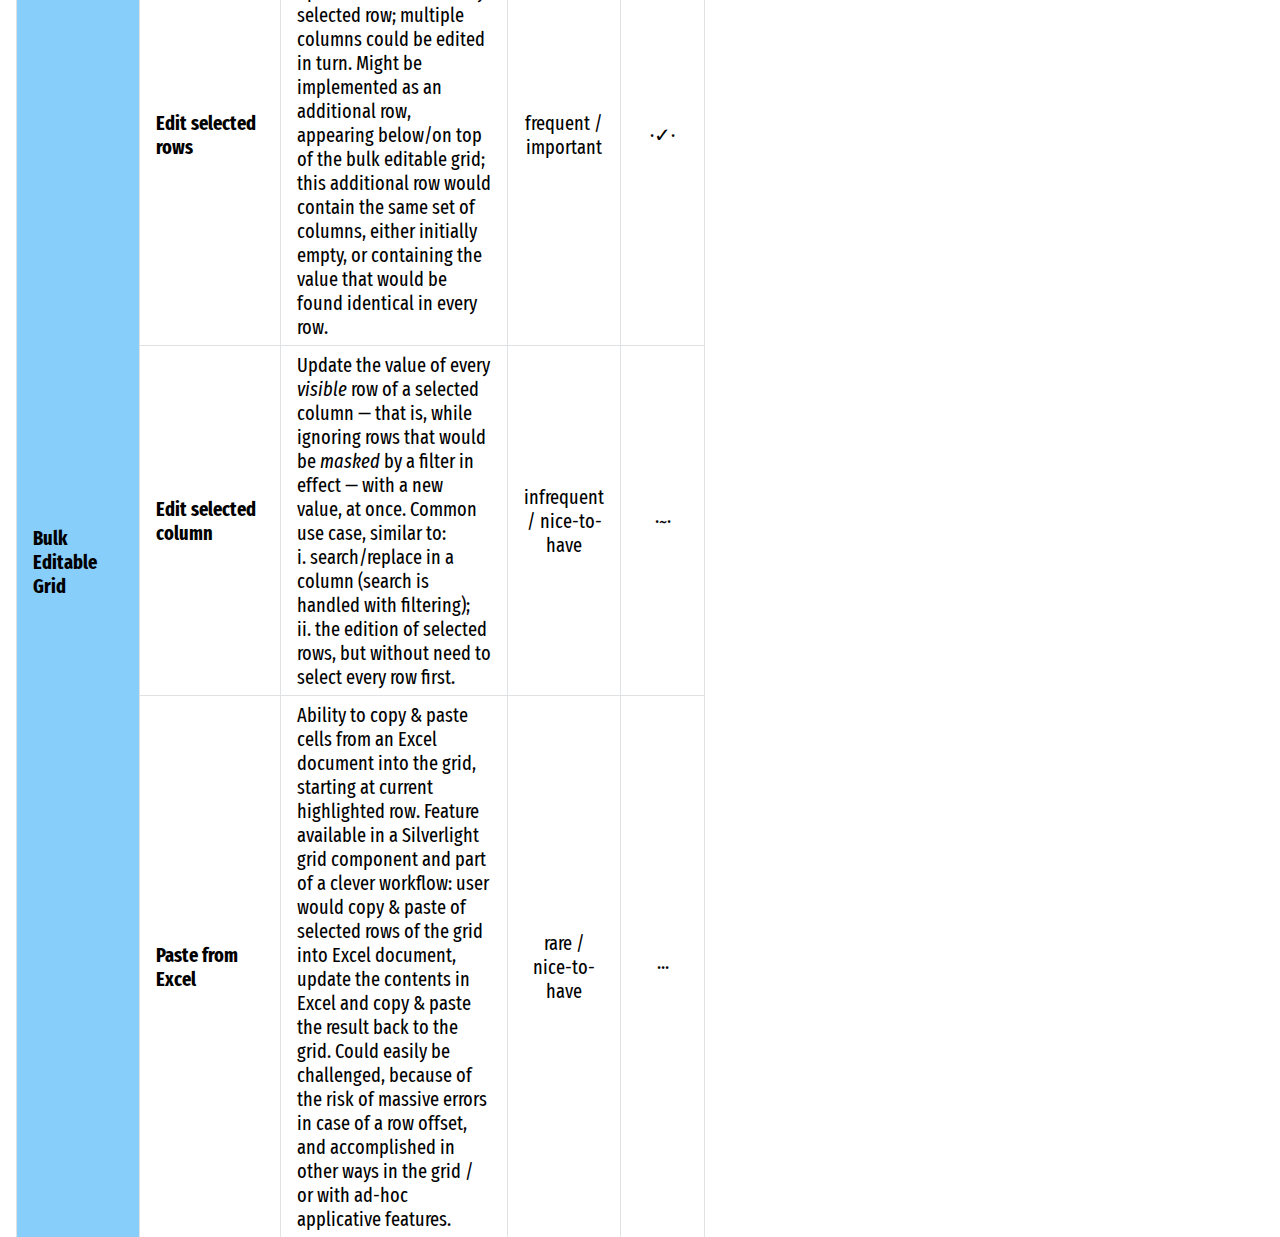
==== commit d7a2ba1d: "Updates usage and status columns of Grid features" ====
--- a/docs/elemental.html
+++ b/docs/elemental.html
@@ -22,6 +22,7 @@
     <h1>Elemental components</h1>
     <p>Desired features of elemental data components, as found in data intensive applications
       — where user wants to see, explore and manipulate great quantity of data at once.</p>
+    <p>TODO: Usage: when the component is in scope, specifies …</p>
 
     <h2>Grids</h2>
     <table>
@@ -47,80 +48,80 @@
       <th scope="row">Sets of columns</td>
       <td>display subset of all available columns, selected by the user, either from predefined named sets or custom selection in a column list; initial display of a default named subset, or of all columns when not specified</td>
       <td align="center">frequent / essential</td>
-      <td align="center">✓</td>
+      <td align="center">✓~~</td>
     </tr>
     <tr>
       <th scope="row">Persistent settings</td>
       <td>per user persistence of the selection of columns and column order; implies the ability to retrieve and set the grid configuration from the application context</td>
       <td align="center">frequent / essential</td>
-      <td align="center">✓</td>
+      <td align="center">✓··</td>
     </tr>
     <tr>
       <th scope="row">Highlight current row</td>
       <td>mark and highlight a row as the <em>current row</em>, by clicking on its row header or in any of its cells; implicitely selects the row; additionally, ability to move the selection between rows with keyboard; intended to ease reading when there are many columns</td>
       <td align="center">frequent / important</td>
-      <td align="center">✓</td>
+      <td align="center">✓✓✓</td>
     </tr>
 
     <tr>
       <th scope="row">Alternate rows</td>
       <td>alternate background color of rows, to ease reading when there are many columns; nice-to-have, if current row can be defined and is highlighted</td>
       <td align="center">frequent / nice-to-have</td>
-      <td align="center">✓</td>
+      <td align="center">✓✓✓</td>
     </tr>
     <tr>
       <th scope="row">Frozen columns</td>
       <td>set of frozen columns (configured at design time, at least), in a pane to the left of the grid</td>
       <td align="center">frequent / important</td>
-      <td align="center">✓</td>
+      <td align="center">✓✓✓</td>
     </tr>
     <tr>
       <th scope="row">Scrollable</td>
       <td>performant horizontal and vertical scroll in given viewport, with large number of columns (a hundred) and rows (many hundreds); consider virtual/infinite scrolling implementation</td>
       <td align="center">frequent / essential</td>
-      <td align="center">✓</td>
+      <td align="center">·✓✓</td>
     </tr>
     <tr>
       <th scope="row">Flex layout</td>
       <td>ability to grow the grid to all available space in flex layout</td>
       <td align="center">frequent / essential</td>
-      <td align="center">✓</td>
-    </tr>
-    <tr>
-      <th scope="row">Filter/Search</td>
+      <td align="center">✓✓✓</td>
+    </tr>
+    <tr>
+      <th scope="row">Search Filter</td>
       <td>only display rows matching a user-specified search pattern, masking other rows; search in all columns, or limit search to specified columns (<code>instrument:cash</code>); full-text search; allow for globs/wildchar, multiple inclusive/exclusive search patterns, and domain-specific syntaxic sugar, applying search to all columns of a certain <em>kind</em> (<code>currency:EUR</code>)</td>
       <td align="center">frequent / essential</td>
-      <td align="center">✓</td>
-    </tr>
-    <tr>
-      <th scope="row">Pagination or Automatic fetching</td>
+      <td align="center">·✓✓</td>
+    </tr>
+    <tr>
+      <th scope="row">Pagination or Automatic fetching/Lazy loading</td>
       <td>pagination of a recordset, by a fixed number of records per page; navigation between pages / to start / to end; pagination is infrequent, usually users want all data or automatic fetching of additional data, when scrolling or jumping to end</td>
-      <td align="center">infrequent / nice-to-have</td>
-      <td align="center">✓</td>
-    </tr>
-    <tr>
-      <th scope="row">Hidden / Derived columns</td>
-      <td>Ability to hide columns from user; eventually to add new calculated columns; those columns serve for the <em>Clustering / Forced storting</em> or <em>Static grouping</em> of rows; they should not participate in filtering/searching.</td>
-      <td align="center">frequent / essential</td>
-      <td align="center">✓</td>
+      <td align="center">infrequent / important</td>
+      <td align="center">✓✓✓</td>
+    </tr>
+    <tr>
+      <th scope="row">Derived columns</td>
+      <td>Ability to add calculated columns, eventually hidden, by a function that receives every row; defined at design-time; those columns serve for the <em>Clustering / Forced storting</em> or <em>Static grouping</em> of rows; they should not participate in filtering/searching; if they are hidden, they do not appear in list of columns available to the user (in selection of a <em>subset of columns</em>).</td>
+      <td align="center">frequent / essential</td>
+      <td align="center">✓✓·</td>
     </tr>
     <tr>
       <th scope="row">Clustering / Forced sorting</td>
       <td>sorting of rows by the contents of one or more columns, possibly hidden and/or calculated, in ascending or descending lexical order, that always takes precedence over user-defined <em>multi-column sorting</em> (see next feature); used to create clusters of rows, eventually to forcibly place them at start or end of grid (cluster of cash positions at end, summary row at top); the sort key might as well be used to statically group the rows (see <em>Grid with Grouping</em> component below)</td>
       <td align="center">frequent / essential</td>
-      <td align="center">✓</td>
+      <td align="center">✓··</td>
     </tr>
     <tr>
       <th scope="row">Multi-column sorting</td>
       <td>user-defined sorting of rows by the contents of one or more columns, in ascending or descending lexical order</td>
       <td align="center">frequent / important</td>
-      <td align="center">✓</td>
+      <td align="center">✓✓✓</td>
     </tr>
     <tr>
       <th scope="row">Re-order columns</td>
       <td>ability to re-order columns dynamically, by drag &amp; drop of the column header to a new place; ability to select a set of columns, as well as export to CSV/Excel, both alleviate the need for this <em>column re-ordering</em> feature</td>
       <td align="center">infrequent / nice-to-have</td>
-      <td align="center">✓</td>
+      <td align="center">✓✓✓</td>
     </tr>
     <tr>
       <th rowspan="3" scope="rowgroup">Grid with Export</td>
@@ -130,13 +131,13 @@
       <th scope="row">Export CSV</td>
       <td>export the grid contents to CSV format</td>
       <td align="center">frequent / important</td>
-      <td align="center">✓</td>
+      <td align="center">✓✓·</td>
     </tr>
     <tr>
       <th scope="row">Export Excel</td>
       <td>export the grid contents to Excel format, retaining grouping/subgrid/detail and formatting as much as reasonably feasible — also involved in <em>Paste from Excel</em> use case of Bulk Editable Grid</td>
       <td align="center">infrequent</td>
-      <td align="center"> </td>
+      <td align="center">··?</td>
     </tr>
     <tr>
       <th rowspan="4" scope="rowgroup">Grid with Grouping</td>
@@ -146,19 +147,19 @@
       <th scope="row">Collapsable static groups</td>
       <td>design-time partitioning of the rows by function; group the rows of every partition chunk in a collapsable section with a header, that would display the result of the partition function; handle multiple levels of grouping, when the partition function returns a tuple; as a workaround, we often add dumb rows when preparing the data, as well as hidden derived columns and forced sorting, to cluster the rows; special case for virtual/infinite scrolling implementation</td>
       <td align="center">frequent / important</td>
-      <td align="center"> </td>
+      <td align="center">··✓</td>
     </tr>
     <tr>
       <th scope="row">Collapsable dynamic groups</td>
       <td>create dynamic groups with drag and drop of a column header to a <em>drop zone</em> (in the header, for instance) and then partition the rows by the distinct values of that column; then, same behavior as static groups; special case for virtual/infinite scrolling implementation</td>
       <td align="center">infrequent / important</td>
-      <td align="center"> </td>
+      <td align="center">···</td>
     </tr>
     <tr>
       <th scope="row">Aggregate summary rows</td>
       <td>calculate aggregate summary rows for every static group, with a reducing function, defined at design-time; aggregate summary rows should not participate in sorting and filtering/searching; their contents should not be affected by filtering, but should update when their dependent cells are edited</td>
       <td align="center">infrequent / important</td>
-      <td align="center"> </td>
+      <td align="center">✓··</td>
     </tr>
     <tr>
       <th rowspan="2" scope="rowgroup">Grid with Subgrid</td>
@@ -168,7 +169,7 @@
       <th scope="row">Collapsable Subgrid</td>
       <td>Subgrid linked to parent row in master/detail relationship; if data is in-band, an additional column could embed the subgrid of every row; special case for virtual/infinite scrolling implementation; we challenged the use cases and proposed alternative designs; <em>Grid with Detail</em> component is also a candidate solution</td>
       <td align="center">rare / non-feature</td>
-      <td align="center"> </td>
+      <td align="center">··✓</td>
     </tr>
     <tr>
       <th rowspan="2" scope="rowgroup">Grid with Detail</td>
@@ -178,7 +179,7 @@
       <th scope="row">Collapsable detail section</td>
       <td>with any content, using the full width of a row; if data is in-band, an additional column could embed the detail section of every row, which would be any markup; special case for virtual/infinite scrolling implementation</td>
       <td align="center">infrequent / important</td>
-      <td align="center"> </td>
+      <td align="center">··✓</td>
     </tr>
     <tr>
       <th rowspan="5" scope="rowgroup">Editable Grid</td>
@@ -188,25 +189,25 @@
       <th scope="row">Mutation context</td>
       <td>Ability to express whether updates are saved/canceled immediately, or batched in a transaction; in this last case, Save/Cancel buttons should allow to transact/dismiss the batch of updates</td>
       <td align="center">frequent / important</td>
-      <td align="center"> </td>
+      <td align="center">·~~</td>
     </tr>
     <tr>
       <th scope="row">Edition of cell</td>
       <td>Edit content of a single cell; save or cancel the update, on Enter/blur or Esc</td>
       <td align="center">frequent / important</td>
-      <td align="center"> </td>
+      <td align="center">·✓✓</td>
     </tr>
     <tr>
       <th scope="row">Row deletion</td>
       <td>Deletion of a single row; confirm/cancel deletion</td>
       <td align="center">frequent / important</td>
-      <td align="center"> </td>
+      <td align="center">·✓✓</td>
     </tr>
     <tr>
       <th scope="row">Highlight updates</td>
       <td>In transactional mutation context, visually identify the cells contents that were updated, but not yet transacted; useful visual aid, improves editing experience and data quality</td>
       <td align="center">frequent / important</td>
-      <td align="center"> </td>
+      <td align="center">···</td>
     </tr>
     <tr>
       <th rowspan="6" scope="rowgroup">Actionable Grid</td>
@@ -216,31 +217,31 @@
       <th scope="row">Multi-selection of rows</td>
       <td>Manual selection of multiple rows, consecutive and/or non-consecutive, in order to apply an action on all of them; note that the selection of <em>visually consecutive</em> rows might actually lead to an actual <em>non-consecutive</em> selection of rows, when a filter is in effect at time of selection and later removed</td>
       <td align="center">frequent</td>
-      <td align="center"> </td>
+      <td align="center">·✓✓</td>
     </tr>
     <tr>
       <th scope="row">Persistent multi-selection</td>
       <td>Multiple selection should be remembered when applying/removing a filter — that is, rows should remain selected, even when they would be masked by a filter in effect</td>
       <td align="center">frequent</td>
-      <td align="center"> </td>
+      <td align="center">·✓✓</td>
     </tr>
     <tr>
       <th scope="row">Deletion of selected rows</td>
       <td>Delete the selected rows; confirm/cancel the deletion, if mutation context is immediate, otherwise delete without confirmation</td>
       <td align="center">infrequent</td>
-      <td align="center"> </td>
+      <td align="center">·✓✓</td>
     </tr>
     <tr>
       <th scope="row">Start activity with selected rows</td>
       <td>Activity over the selected rows, either <em>in place</em> (see <em>Delete rows</em> feature or <em>Bulk Editable Grid</em> component below), or in subsequent applicative workflow; requires ability to retrieve the selected rows from the application context; consider case where selected rows might be filtered out and masked, when user starts the activity</td>
       <td align="center">infrequent</td>
-      <td align="center"> </td>
+      <td align="center">·✓✓</td>
     </tr>
     <tr>
       <th scope="row">Search</td>
       <td>Plain text search in the grid, highlighting the results; allows to visually scan the rows and eventually manually add some of them to the multiselection; no need to add them to the selection directly, this can be achieved with filtering and multi-selection of consecutive rows</td>
-      <td align="center">infrequent</td>
-      <td align="center"> </td>
+      <td align="center">infrequent / nice-to-have</td>
+      <td align="center">···</td>
     </tr>
     <tr>
       <th rowspan="4" scope="rowgroup">Bulk Editable Grid</td>
@@ -249,20 +250,20 @@
     <tr>
       <th scope="row">Edit selected rows</td>
       <td>Edit any cell and override the values of the same updated column in every selected row; multiple columns could be edited in turn. Might be implemented as an additional row, appearing below/on top of the bulk editable grid; this additional row would contain the same set of columns, either initially empty, or containing the value that would be found identical in every row.</td>
-      <td align="center">frequent</td>
-      <td align="center"> </td>
+      <td align="center">frequent / important</td>
+      <td align="center">·✓·</td>
     </tr>
     <tr>
       <th scope="row">Edit selected column</td>
       <td>Update the value of every <em>visible</em> row of a selected column — that is, while ignoring rows that would be <em>masked</em> by a filter in effect — with a new value, at once. Common use case, similar to: i. search/replace in a column (search is handled with filtering); ii. the edition of selected rows, but without need to select every row first.</td>
-      <td align="center">infrequent</td>
-      <td align="center"> </td>
+      <td align="center">infrequent / nice-to-have</td>
+      <td align="center">·~·</td>
     </tr>
     <tr>
       <th scope="row">Paste from Excel</td>
       <td>Ability to copy &amp; paste cells from an Excel document into the grid, starting at current highlighted row. Feature available in a Silverlight grid component and part of a clever workflow: user would copy &amp; paste of selected rows of the grid into Excel document, update the contents in Excel and copy &amp; paste the result back to the grid. Could easily be challenged, because of the risk of massive errors in case of a row offset, and accomplished in other ways in the grid / or with ad-hoc applicative features.</td>
-      <td align="center">rare</td>
-      <td align="center"> </td>
+      <td align="center">rare / nice-to-have</td>
+      <td align="center">···</td>
     </tr>
     </tbody>
     </table>
